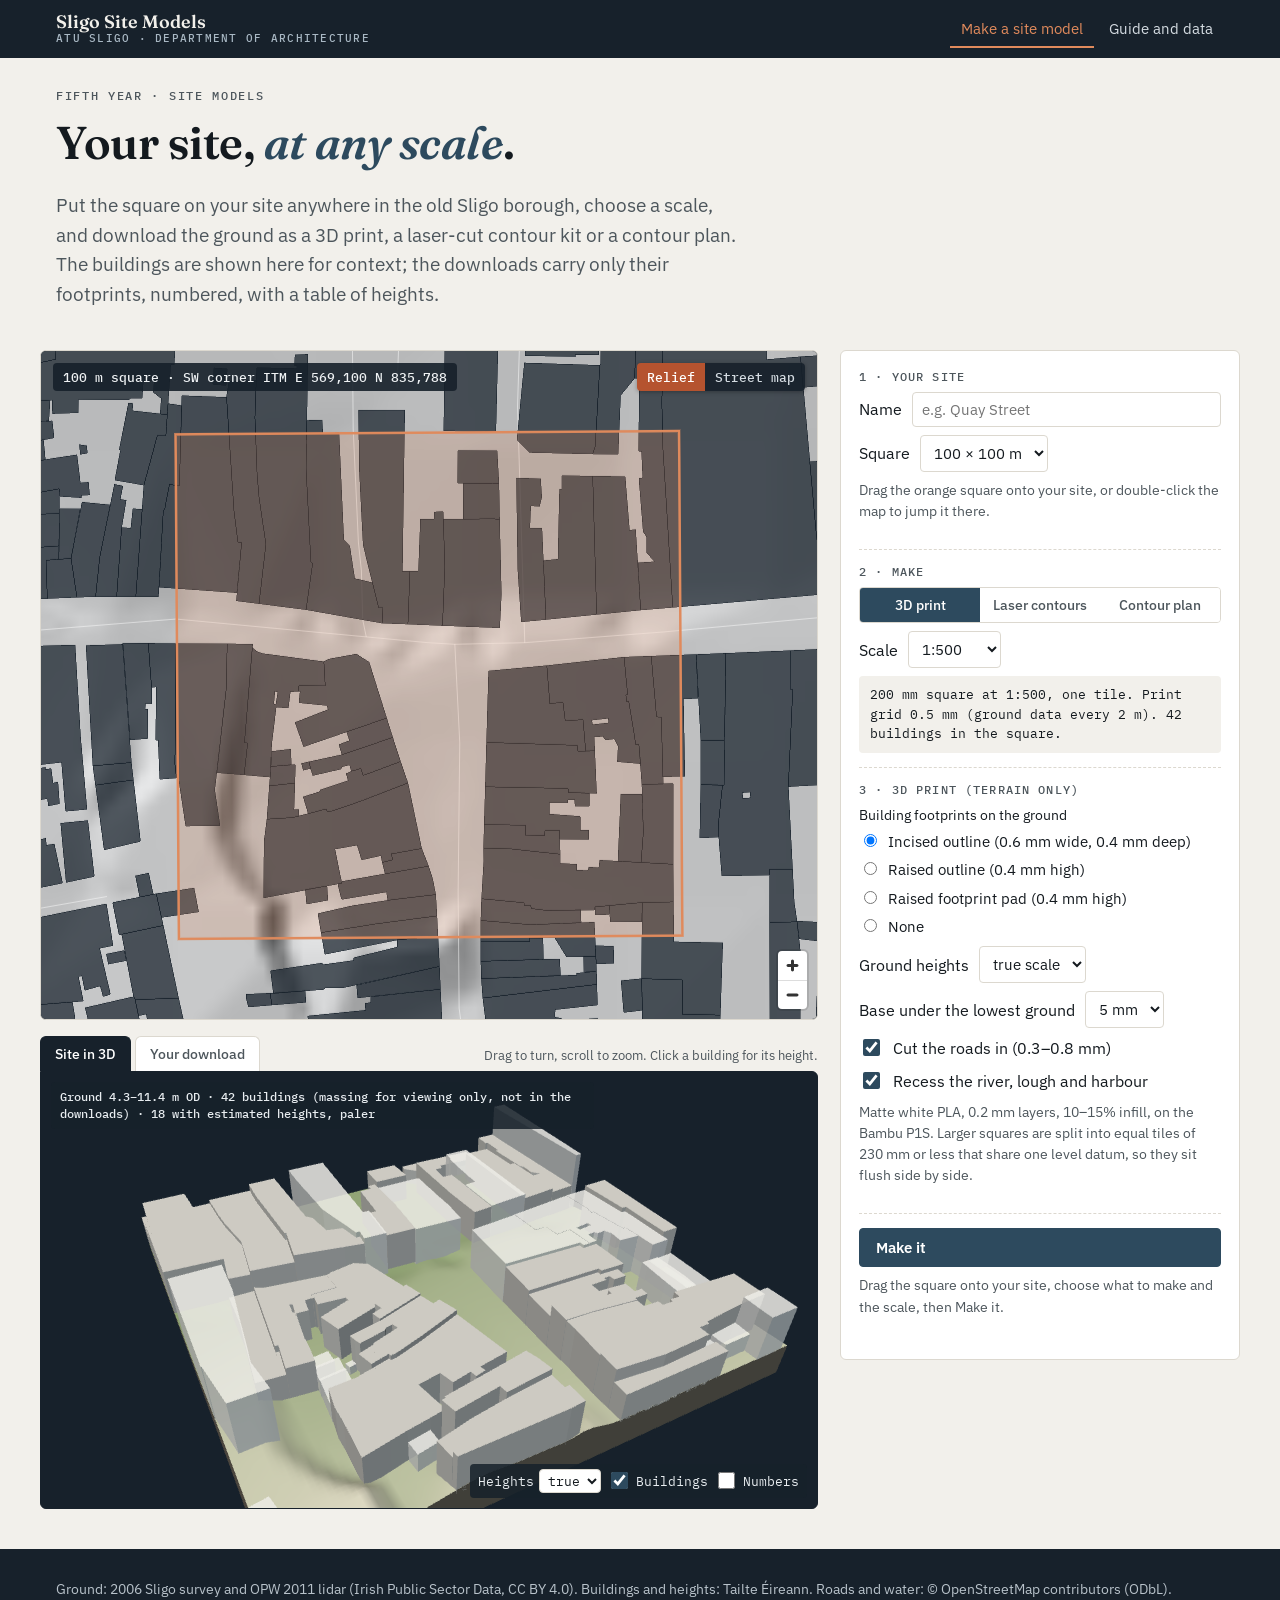
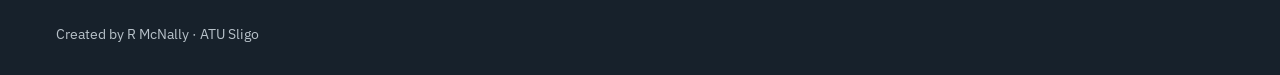
==== index.html @ dd1ac7f5 "Sligo Site Models: site-model generator for fifth-year students Terrain-only 3D print (footprints in" ====
<!doctype html>
<html lang="en">
<head>
<meta charset="utf-8">
<meta name="viewport" content="width=device-width,initial-scale=1,viewport-fit=cover">
<title>Sligo Site Models · ATU Sligo Architecture</title>
<meta name="description" content="Choose your site anywhere in the old Sligo borough and make a terrain model at 1:200 to 1:2500: a 3D print, a laser-cut contour kit or a contour plan with numbered buildings and their heights.">
<link rel="preconnect" href="https://fonts.googleapis.com">
<link rel="preconnect" href="https://fonts.gstatic.com" crossorigin>
<link rel="stylesheet" href="https://fonts.googleapis.com/css2?family=Fraunces:ital,opsz,wght@0,9..144,500;0,9..144,600;1,9..144,500&family=IBM+Plex+Sans:wght@400;500;600&family=IBM+Plex+Mono:wght@400;500&display=swap">
<link rel="stylesheet" href="vendor/maplibre-gl.css">
<link rel="icon" href="img/favicon.svg" type="image/svg+xml">
<link rel="stylesheet" href="css/site.css">
<link rel="stylesheet" href="css/tool.css">
</head>
<body>
<header class="top">
  <div class="wrap">
    <a class="brand" href="index.html"><b>Sligo Site Models</b><span>ATU Sligo · Department of Architecture</span></a>
    <nav aria-label="Pages"><a href="index.html" aria-current="page">Make a site model</a><a href="guide.html">Guide and data</a></nav>
  </div>
</header>

<main>
  <div class="wrap mk-head">
    <div class="eyebrow">Fifth year · site models</div>
    <h1>Your site, <em>at any scale</em>.</h1>
    <p class="lede">Put the square on your site anywhere in the old Sligo borough, choose a scale, and download the ground as a 3D print, a laser-cut contour kit or a contour plan. The buildings are shown here for context; the downloads carry only their footprints, numbered, with a table of heights.</p>
  </div>
  <div class="wrap tool">
    <div>
      <div class="mapbox">
        <div id="map" aria-label="Map of the Sligo borough with the square for your site"></div>
        <div class="mk-chip" id="where"></div>
        <div class="map-sw" role="group" aria-label="Background map">
          <button type="button" data-base="hs" aria-pressed="true">Relief</button><button type="button" data-base="osm" aria-pressed="false">Street map</button>
        </div>
      </div>
      <div class="views">
        <div class="tabs" role="group" aria-label="View">
          <button type="button" data-v="site" aria-pressed="true">Site in 3D</button><button type="button" data-v="out" aria-pressed="false" disabled>Your download</button>
          <span class="hint" id="vHint">Drag to turn, scroll to zoom. Click a building for its height.</span>
        </div>
        <div class="stage">
          <canvas id="v3d" aria-label="3D view of the site"></canvas>
          <div class="svgv" id="vSvg" hidden></div>
          <div class="tag" id="vTag"></div>
          <div class="pick" id="vPick" hidden></div>
          <div class="ctl" id="vCtl">
            <label>Heights <select id="vVex"><option value="1">true</option><option value="2">×2</option><option value="3">×3</option></select></label>
            <label><input type="checkbox" id="vBld" checked> Buildings</label>
            <label><input type="checkbox" id="vNum"> Numbers</label>
          </div>
        </div>
      </div>
    </div>

    <aside class="panel">
      <div class="grp">
        <span class="lab">1 · Your site</span>
        <label class="row" style="flex-wrap:nowrap">Name <input type="text" id="name" placeholder="e.g. Quay Street" maxlength="40"></label>
        <label class="row">Square <select id="ground"></select></label>
        <p class="note">Drag the orange square onto your site, or double-click the map to jump it there.</p>
      </div>

      <div class="grp">
        <span class="lab">2 · Make</span>
        <div class="seg" role="group" aria-label="What to make">
          <button type="button" data-p="print" aria-pressed="true">3D print</button>
          <button type="button" data-p="laser" aria-pressed="false">Laser contours</button>
          <button type="button" data-p="map" aria-pressed="false">Contour plan</button>
        </div>
        <label class="row">Scale <select id="scale"></select></label>
        <div class="sum" id="sum"></div>
      </div>

      <div class="grp" data-for="print">
        <span class="lab">3 · 3D print (terrain only)</span>
        <fieldset class="opt"><legend>Building footprints on the ground</legend>
          <label><input type="radio" name="marks" value="incise" checked> Incised outline (0.6 mm wide, 0.4 mm deep)</label>
          <label><input type="radio" name="marks" value="raise"> Raised outline (0.4 mm high)</label>
          <label><input type="radio" name="marks" value="pad"> Raised footprint pad (0.4 mm high)</label>
          <label><input type="radio" name="marks" value="off"> None</label>
        </fieldset>
        <label class="row">Ground heights <select id="vex"><option value="1">true scale</option><option value="1.5">×1.5</option><option value="2">×2</option></select></label>
        <label class="row">Base under the lowest ground <select id="base"><option value="3">3 mm</option><option value="5" selected>5 mm</option><option value="8">8 mm</option></select></label>
        <label class="row"><input type="checkbox" id="roads" checked> Cut the roads in (0.3–0.8 mm)</label>
        <label class="row"><input type="checkbox" id="water" checked> Recess the river, lough and harbour</label>
        <p class="note">Matte white PLA, 0.2 mm layers, 10–15% infill, on the Bambu P1S. Larger squares are split into equal tiles of 230 mm or less that share one level datum, so they sit flush side by side.</p>
      </div>

      <div class="grp" data-for="laser" hidden>
        <span class="lab">3 · Laser contour kit</span>
        <label class="row">Board <select id="board"><option value="1">1 mm card</option><option value="1.5">1.5 mm greyboard</option><option value="2" selected>2 mm board</option><option value="3">3 mm MDF</option><option value="5">5 mm foamboard</option></select></label>
        <label class="row">Sheet <select id="sheet"><option value="600x400">600 × 400 mm</option><option value="841x594" selected>A1, 841 × 594 mm</option><option value="1000x600">1000 × 600 mm</option></select></label>
        <label class="row"><input type="checkbox" id="engB" checked> Engrave the building footprints</label>
        <label class="row sub"><input type="checkbox" id="engN" checked> Engrave the building numbers</label>
        <p class="note">Cut lines red, engraving blue, as SVG and DXF. The kit includes the contour plan with numbered buildings and the table of heights.</p>
      </div>

      <div class="grp" data-for="map" hidden>
        <span class="lab">3 · Contour plan</span>
        <label class="row">Contours every <select id="interval"><option value="0.5">0.5 m</option><option value="1" selected>1 m</option><option value="2">2 m</option><option value="5">5 m</option></select></label>
        <label class="row"><input type="checkbox" id="mB" checked> Building footprints</label>
        <label class="row sub"><input type="checkbox" id="mN" checked> Number them, with a table of heights</label>
        <label class="row"><input type="checkbox" id="mR" checked> Roads</label>
        <label class="row"><input type="checkbox" id="mW" checked> Water</label>
        <label class="row"><input type="checkbox" id="mS" checked> Spot heights</label>
        <p class="note">PDF (plan, then the table of building heights), SVG, a DXF for CAD (contours and footprints at their real levels, ITM metres), the table as CSV, and a site pack for the Site Model Hub.</p>
      </div>

      <div class="grp">
        <button type="button" class="btn primary" id="make">Make it</button>
        <div class="prog" id="prog" hidden><i></i></div>
        <p class="status" id="status" role="status"></p>
        <div id="dl"></div>
      </div>
    </aside>
  </div>
</main>

<footer class="foot"><div class="wrap"><span>Ground: 2006 Sligo survey and OPW 2011 lidar (Irish Public Sector Data, CC BY 4.0). Buildings and heights: Tailte Éireann. Roads and water: © OpenStreetMap contributors (ODbL).</span><span>Created by R McNally · ATU Sligo</span></div></footer>
<script src="vendor/maplibre-gl.js"></script>
<script src="vendor/three.min.js"></script>
<script src="vendor/OrbitControls.js"></script>
<script src="vendor/jszip.min.js"></script>
<script src="vendor/jspdf.umd.min.js"></script>
<script src="js/common.js"></script>
<script src="js/model-core.js"></script>
<script src="js/print3d.js"></script>
<script src="js/site-data.js"></script>
<script src="js/outputs.js"></script>
<script src="js/app.js"></script>
</body>
</html>
---- vendor/maplibre-gl.css ----
.maplibregl-map{font:12px/20px Helvetica Neue,Arial,Helvetica,sans-serif;overflow:hidden;position:relative;-webkit-tap-highlight-color:rgb(0 0 0/0)}.maplibregl-canvas{left:0;position:absolute;top:0}.maplibregl-map:fullscreen{height:100%;width:100%}.maplibregl-ctrl-group button.maplibregl-ctrl-compass{touch-action:none}.maplibregl-canvas-container.maplibregl-interactive,.maplibregl-ctrl-group button.maplibregl-ctrl-compass{cursor:grab;-webkit-user-select:none;-moz-user-select:none;user-select:none}.maplibregl-canvas-container.maplibregl-interactive.maplibregl-track-pointer{cursor:pointer}.maplibregl-canvas-container.maplibregl-interactive:active,.maplibregl-ctrl-group button.maplibregl-ctrl-compass:active{cursor:grabbing}.maplibregl-canvas-container.maplibregl-touch-zoom-rotate,.maplibregl-canvas-container.maplibregl-touch-zoom-rotate .maplibregl-canvas{touch-action:pan-x pan-y}.maplibregl-canvas-container.maplibregl-touch-drag-pan,.maplibregl-canvas-container.maplibregl-touch-drag-pan .maplibregl-canvas{touch-action:pinch-zoom}.maplibregl-canvas-container.maplibregl-touch-zoom-rotate.maplibregl-touch-drag-pan,.maplibregl-canvas-container.maplibregl-touch-zoom-rotate.maplibregl-touch-drag-pan .maplibregl-canvas{touch-action:none}.maplibregl-canvas-container.maplibregl-touch-drag-pan.maplibregl-cooperative-gestures,.maplibregl-canvas-container.maplibregl-touch-drag-pan.maplibregl-cooperative-gestures .maplibregl-canvas{touch-action:pan-x pan-y}.maplibregl-ctrl-bottom-left,.maplibregl-ctrl-bottom-right,.maplibregl-ctrl-top-left,.maplibregl-ctrl-top-right{pointer-events:none;position:absolute;z-index:2}.maplibregl-ctrl-top-left{left:0;top:0}.maplibregl-ctrl-top-right{right:0;top:0}.maplibregl-ctrl-bottom-left{bottom:0;left:0}.maplibregl-ctrl-bottom-right{bottom:0;right:0}.maplibregl-ctrl{clear:both;pointer-events:auto;transform:translate(0)}.maplibregl-ctrl-top-left .maplibregl-ctrl{float:left;margin:10px 0 0 10px}.maplibregl-ctrl-top-right .maplibregl-ctrl{float:right;margin:10px 10px 0 0}.maplibregl-ctrl-bottom-left .maplibregl-ctrl{float:left;margin:0 0 10px 10px}.maplibregl-ctrl-bottom-right .maplibregl-ctrl{float:right;margin:0 10px 10px 0}.maplibregl-ctrl-group{background:#fff;border-radius:4px}.maplibregl-ctrl-group:not(:empty){box-shadow:0 0 0 2px rgba(0,0,0,.1)}@media (forced-colors:active){.maplibregl-ctrl-group:not(:empty){box-shadow:0 0 0 2px ButtonText}}.maplibregl-ctrl-group button{background-color:transparent;border:0;box-sizing:border-box;cursor:pointer;display:block;height:29px;outline:none;padding:0;width:29px}.maplibregl-ctrl-group button+button{border-top:1px solid #ddd}.maplibregl-ctrl button .maplibregl-ctrl-icon{background-position:50%;background-repeat:no-repeat;display:block;height:100%;width:100%}@media (forced-colors:active){.maplibregl-ctrl-icon{background-color:transparent}.maplibregl-ctrl-group button+button{border-top:1px solid ButtonText}}.maplibregl-ctrl button::-moz-focus-inner{border:0;padding:0}.maplibregl-ctrl-attrib-button:focus,.maplibregl-ctrl-group button:focus{box-shadow:0 0 2px 2px #0096ff}.maplibregl-ctrl button:disabled{cursor:not-allowed}.maplibregl-ctrl button:disabled .maplibregl-ctrl-icon{opacity:.25}.maplibregl-ctrl button:not(:disabled):hover{background-color:rgb(0 0 0/5%)}.maplibregl-ctrl-group button:focus:focus-visible{box-shadow:0 0 2px 2px #0096ff}.maplibregl-ctrl-group button:focus:not(:focus-visible){box-shadow:none}.maplibregl-ctrl-group button:focus:first-child{border-radius:4px 4px 0 0}.maplibregl-ctrl-group button:focus:last-child{border-radius:0 0 4px 4px}.maplibregl-ctrl-group button:focus:only-child{border-radius:inherit}.maplibregl-ctrl button.maplibregl-ctrl-zoom-out .maplibregl-ctrl-icon{background-image:url("data:image/svg+xml;charset=utf-8,%3Csvg xmlns='http://www.w3.org/2000/svg' width='29' height='29' fill='%23333' viewBox='0 0 29 29'%3E%3Cpath d='M10 13c-.75 0-1.5.75-1.5 1.5S9.25 16 10 16h9c.75 0 1.5-.75 1.5-1.5S19.75 13 19 13z'/%3E%3C/svg%3E")}.maplibregl-ctrl button.maplibregl-ctrl-zoom-in .maplibregl-ctrl-icon{background-image:url("data:image/svg+xml;charset=utf-8,%3Csvg xmlns='http://www.w3.org/2000/svg' width='29' height='29' fill='%23333' viewBox='0 0 29 29'%3E%3Cpath d='M14.5 8.5c-.75 0-1.5.75-1.5 1.5v3h-3c-.75 0-1.5.75-1.5 1.5S9.25 16 10 16h3v3c0 .75.75 1.5 1.5 1.5S16 19.75 16 19v-3h3c.75 0 1.5-.75 1.5-1.5S19.75 13 19 13h-3v-3c0-.75-.75-1.5-1.5-1.5'/%3E%3C/svg%3E")}@media (forced-colors:active){.maplibregl-ctrl button.maplibregl-ctrl-zoom-out .maplibregl-ctrl-icon{background-image:url("data:image/svg+xml;charset=utf-8,%3Csvg xmlns='http://www.w3.org/2000/svg' width='29' height='29' fill='%23fff' viewBox='0 0 29 29'%3E%3Cpath d='M10 13c-.75 0-1.5.75-1.5 1.5S9.25 16 10 16h9c.75 0 1.5-.75 1.5-1.5S19.75 13 19 13z'/%3E%3C/svg%3E")}.maplibregl-ctrl button.maplibregl-ctrl-zoom-in .maplibregl-ctrl-icon{background-image:url("data:image/svg+xml;charset=utf-8,%3Csvg xmlns='http://www.w3.org/2000/svg' width='29' height='29' fill='%23fff' viewBox='0 0 29 29'%3E%3Cpath d='M14.5 8.5c-.75 0-1.5.75-1.5 1.5v3h-3c-.75 0-1.5.75-1.5 1.5S9.25 16 10 16h3v3c0 .75.75 1.5 1.5 1.5S16 19.75 16 19v-3h3c.75 0 1.5-.75 1.5-1.5S19.75 13 19 13h-3v-3c0-.75-.75-1.5-1.5-1.5'/%3E%3C/svg%3E")}}@media (forced-colors:active) and (prefers-color-scheme:light){.maplibregl-ctrl button.maplibregl-ctrl-zoom-out .maplibregl-ctrl-icon{background-image:url("data:image/svg+xml;charset=utf-8,%3Csvg xmlns='http://www.w3.org/2000/svg' width='29' height='29' viewBox='0 0 29 29'%3E%3Cpath d='M10 13c-.75 0-1.5.75-1.5 1.5S9.25 16 10 16h9c.75 0 1.5-.75 1.5-1.5S19.75 13 19 13z'/%3E%3C/svg%3E")}.maplibregl-ctrl button.maplibregl-ctrl-zoom-in .maplibregl-ctrl-icon{background-image:url("data:image/svg+xml;charset=utf-8,%3Csvg xmlns='http://www.w3.org/2000/svg' width='29' height='29' viewBox='0 0 29 29'%3E%3Cpath d='M14.5 8.5c-.75 0-1.5.75-1.5 1.5v3h-3c-.75 0-1.5.75-1.5 1.5S9.25 16 10 16h3v3c0 .75.75 1.5 1.5 1.5S16 19.75 16 19v-3h3c.75 0 1.5-.75 1.5-1.5S19.75 13 19 13h-3v-3c0-.75-.75-1.5-1.5-1.5'/%3E%3C/svg%3E")}}.maplibregl-ctrl button.maplibregl-ctrl-fullscreen .maplibregl-ctrl-icon{background-image:url("data:image/svg+xml;charset=utf-8,%3Csvg xmlns='http://www.w3.org/2000/svg' width='29' height='29' fill='%23333' viewBox='0 0 29 29'%3E%3Cpath d='M24 16v5.5c0 1.75-.75 2.5-2.5 2.5H16v-1l3-1.5-4-5.5 1-1 5.5 4 1.5-3zM6 16l1.5 3 5.5-4 1 1-4 5.5 3 1.5v1H7.5C5.75 24 5 23.25 5 21.5V16zm7-11v1l-3 1.5 4 5.5-1 1-5.5-4L6 13H5V7.5C5 5.75 5.75 5 7.5 5zm11 2.5c0-1.75-.75-2.5-2.5-2.5H16v1l3 1.5-4 5.5 1 1 5.5-4 1.5 3h1z'/%3E%3C/svg%3E")}.maplibregl-ctrl button.maplibregl-ctrl-shrink .maplibregl-ctrl-icon{background-image:url("data:image/svg+xml;charset=utf-8,%3Csvg xmlns='http://www.w3.org/2000/svg' width='29' height='29' viewBox='0 0 29 29'%3E%3Cpath d='M18.5 16c-1.75 0-2.5.75-2.5 2.5V24h1l1.5-3 5.5 4 1-1-4-5.5 3-1.5v-1zM13 18.5c0-1.75-.75-2.5-2.5-2.5H5v1l3 1.5L4 24l1 1 5.5-4 1.5 3h1zm3-8c0 1.75.75 2.5 2.5 2.5H24v-1l-3-1.5L25 5l-1-1-5.5 4L17 5h-1zM10.5 13c1.75 0 2.5-.75 2.5-2.5V5h-1l-1.5 3L5 4 4 5l4 5.5L5 12v1z'/%3E%3C/svg%3E")}@media (forced-colors:active){.maplibregl-ctrl button.maplibregl-ctrl-fullscreen .maplibregl-ctrl-icon{background-image:url("data:image/svg+xml;charset=utf-8,%3Csvg xmlns='http://www.w3.org/2000/svg' width='29' height='29' fill='%23fff' viewBox='0 0 29 29'%3E%3Cpath d='M24 16v5.5c0 1.75-.75 2.5-2.5 2.5H16v-1l3-1.5-4-5.5 1-1 5.5 4 1.5-3zM6 16l1.5 3 5.5-4 1 1-4 5.5 3 1.5v1H7.5C5.75 24 5 23.25 5 21.5V16zm7-11v1l-3 1.5 4 5.5-1 1-5.5-4L6 13H5V7.5C5 5.75 5.75 5 7.5 5zm11 2.5c0-1.75-.75-2.5-2.5-2.5H16v1l3 1.5-4 5.5 1 1 5.5-4 1.5 3h1z'/%3E%3C/svg%3E")}.maplibregl-ctrl button.maplibregl-ctrl-shrink .maplibregl-ctrl-icon{background-image:url("data:image/svg+xml;charset=utf-8,%3Csvg xmlns='http://www.w3.org/2000/svg' width='29' height='29' fill='%23fff' viewBox='0 0 29 29'%3E%3Cpath d='M18.5 16c-1.75 0-2.5.75-2.5 2.5V24h1l1.5-3 5.5 4 1-1-4-5.5 3-1.5v-1zM13 18.5c0-1.75-.75-2.5-2.5-2.5H5v1l3 1.5L4 24l1 1 5.5-4 1.5 3h1zm3-8c0 1.75.75 2.5 2.5 2.5H24v-1l-3-1.5L25 5l-1-1-5.5 4L17 5h-1zM10.5 13c1.75 0 2.5-.75 2.5-2.5V5h-1l-1.5 3L5 4 4 5l4 5.5L5 12v1z'/%3E%3C/svg%3E")}}@media (forced-colors:active) and (prefers-color-scheme:light){.maplibregl-ctrl button.maplibregl-ctrl-fullscreen .maplibregl-ctrl-icon{background-image:url("data:image/svg+xml;charset=utf-8,%3Csvg xmlns='http://www.w3.org/2000/svg' width='29' height='29' viewBox='0 0 29 29'%3E%3Cpath d='M24 16v5.5c0 1.75-.75 2.5-2.5 2.5H16v-1l3-1.5-4-5.5 1-1 5.5 4 1.5-3zM6 16l1.5 3 5.5-4 1 1-4 5.5 3 1.5v1H7.5C5.75 24 5 23.25 5 21.5V16zm7-11v1l-3 1.5 4 5.5-1 1-5.5-4L6 13H5V7.5C5 5.75 5.75 5 7.5 5zm11 2.5c0-1.75-.75-2.5-2.5-2.5H16v1l3 1.5-4 5.5 1 1 5.5-4 1.5 3h1z'/%3E%3C/svg%3E")}.maplibregl-ctrl button.maplibregl-ctrl-shrink .maplibregl-ctrl-icon{background-image:url("data:image/svg+xml;charset=utf-8,%3Csvg xmlns='http://www.w3.org/2000/svg' width='29' height='29' viewBox='0 0 29 29'%3E%3Cpath d='M18.5 16c-1.75 0-2.5.75-2.5 2.5V24h1l1.5-3 5.5 4 1-1-4-5.5 3-1.5v-1zM13 18.5c0-1.75-.75-2.5-2.5-2.5H5v1l3 1.5L4 24l1 1 5.5-4 1.5 3h1zm3-8c0 1.75.75 2.5 2.5 2.5H24v-1l-3-1.5L25 5l-1-1-5.5 4L17 5h-1zM10.5 13c1.75 0 2.5-.75 2.5-2.5V5h-1l-1.5 3L5 4 4 5l4 5.5L5 12v1z'/%3E%3C/svg%3E")}}.maplibregl-ctrl button.maplibregl-ctrl-compass .maplibregl-ctrl-icon{background-image:url("data:image/svg+xml;charset=utf-8,%3Csvg xmlns='http://www.w3.org/2000/svg' width='29' height='29' fill='%23333' viewBox='0 0 29 29'%3E%3Cpath d='m10.5 14 4-8 4 8z'/%3E%3Cpath fill='%23ccc' d='m10.5 16 4 8 4-8z'/%3E%3C/svg%3E")}@media (forced-colors:active){.maplibregl-ctrl button.maplibregl-ctrl-compass .maplibregl-ctrl-icon{background-image:url("data:image/svg+xml;charset=utf-8,%3Csvg xmlns='http://www.w3.org/2000/svg' width='29' height='29' fill='%23fff' viewBox='0 0 29 29'%3E%3Cpath d='m10.5 14 4-8 4 8z'/%3E%3Cpath fill='%23ccc' d='m10.5 16 4 8 4-8z'/%3E%3C/svg%3E")}}@media (forced-colors:active) and (prefers-color-scheme:light){.maplibregl-ctrl button.maplibregl-ctrl-compass .maplibregl-ctrl-icon{background-image:url("data:image/svg+xml;charset=utf-8,%3Csvg xmlns='http://www.w3.org/2000/svg' width='29' height='29' viewBox='0 0 29 29'%3E%3Cpath d='m10.5 14 4-8 4 8z'/%3E%3Cpath fill='%23ccc' d='m10.5 16 4 8 4-8z'/%3E%3C/svg%3E")}}.maplibregl-ctrl button.maplibregl-ctrl-terrain .maplibregl-ctrl-icon{background-image:url("data:image/svg+xml;charset=utf-8,%3Csvg xmlns='http://www.w3.org/2000/svg' width='22' height='22' fill='%23333' viewBox='0 0 22 22'%3E%3Cpath d='m1.754 13.406 4.453-4.851 3.09 3.09 3.281 3.277.969-.969-3.309-3.312 3.844-4.121 6.148 6.886h1.082v-.855l-7.207-8.07-4.84 5.187L6.169 6.57l-5.48 5.965v.871ZM.688 16.844h20.625v1.375H.688Zm0 0'/%3E%3C/svg%3E")}.maplibregl-ctrl button.maplibregl-ctrl-terrain-enabled .maplibregl-ctrl-icon{background-image:url("data:image/svg+xml;charset=utf-8,%3Csvg xmlns='http://www.w3.org/2000/svg' width='22' height='22' fill='%2333b5e5' viewBox='0 0 22 22'%3E%3Cpath d='m1.754 13.406 4.453-4.851 3.09 3.09 3.281 3.277.969-.969-3.309-3.312 3.844-4.121 6.148 6.886h1.082v-.855l-7.207-8.07-4.84 5.187L6.169 6.57l-5.48 5.965v.871ZM.688 16.844h20.625v1.375H.688Zm0 0'/%3E%3C/svg%3E")}.maplibregl-ctrl button.maplibregl-ctrl-geolocate .maplibregl-ctrl-icon{background-image:url("data:image/svg+xml;charset=utf-8,%3Csvg xmlns='http://www.w3.org/2000/svg' width='29' height='29' fill='%23333' viewBox='0 0 20 20'%3E%3Cpath d='M10 4C9 4 9 5 9 5v.1A5 5 0 0 0 5.1 9H5s-1 0-1 1 1 1 1 1h.1A5 5 0 0 0 9 14.9v.1s0 1 1 1 1-1 1-1v-.1a5 5 0 0 0 3.9-3.9h.1s1 0 1-1-1-1-1-1h-.1A5 5 0 0 0 11 5.1V5s0-1-1-1m0 2.5a3.5 3.5 0 1 1 0 7 3.5 3.5 0 1 1 0-7'/%3E%3Ccircle cx='10' cy='10' r='2'/%3E%3C/svg%3E")}.maplibregl-ctrl button.maplibregl-ctrl-geolocate:disabled .maplibregl-ctrl-icon{background-image:url("data:image/svg+xml;charset=utf-8,%3Csvg xmlns='http://www.w3.org/2000/svg' width='29' height='29' fill='%23aaa' viewBox='0 0 20 20'%3E%3Cpath d='M10 4C9 4 9 5 9 5v.1A5 5 0 0 0 5.1 9H5s-1 0-1 1 1 1 1 1h.1A5 5 0 0 0 9 14.9v.1s0 1 1 1 1-1 1-1v-.1a5 5 0 0 0 3.9-3.9h.1s1 0 1-1-1-1-1-1h-.1A5 5 0 0 0 11 5.1V5s0-1-1-1m0 2.5a3.5 3.5 0 1 1 0 7 3.5 3.5 0 1 1 0-7'/%3E%3Ccircle cx='10' cy='10' r='2'/%3E%3Cpath fill='red' d='m14 5 1 1-9 9-1-1z'/%3E%3C/svg%3E")}.maplibregl-ctrl button.maplibregl-ctrl-geolocate.maplibregl-ctrl-geolocate-active .maplibregl-ctrl-icon{background-image:url("data:image/svg+xml;charset=utf-8,%3Csvg xmlns='http://www.w3.org/2000/svg' width='29' height='29' fill='%2333b5e5' viewBox='0 0 20 20'%3E%3Cpath d='M10 4C9 4 9 5 9 5v.1A5 5 0 0 0 5.1 9H5s-1 0-1 1 1 1 1 1h.1A5 5 0 0 0 9 14.9v.1s0 1 1 1 1-1 1-1v-.1a5 5 0 0 0 3.9-3.9h.1s1 0 1-1-1-1-1-1h-.1A5 5 0 0 0 11 5.1V5s0-1-1-1m0 2.5a3.5 3.5 0 1 1 0 7 3.5 3.5 0 1 1 0-7'/%3E%3Ccircle cx='10' cy='10' r='2'/%3E%3C/svg%3E")}.maplibregl-ctrl button.maplibregl-ctrl-geolocate.maplibregl-ctrl-geolocate-active-error .maplibregl-ctrl-icon{background-image:url("data:image/svg+xml;charset=utf-8,%3Csvg xmlns='http://www.w3.org/2000/svg' width='29' height='29' fill='%23e58978' viewBox='0 0 20 20'%3E%3Cpath d='M10 4C9 4 9 5 9 5v.1A5 5 0 0 0 5.1 9H5s-1 0-1 1 1 1 1 1h.1A5 5 0 0 0 9 14.9v.1s0 1 1 1 1-1 1-1v-.1a5 5 0 0 0 3.9-3.9h.1s1 0 1-1-1-1-1-1h-.1A5 5 0 0 0 11 5.1V5s0-1-1-1m0 2.5a3.5 3.5 0 1 1 0 7 3.5 3.5 0 1 1 0-7'/%3E%3Ccircle cx='10' cy='10' r='2'/%3E%3C/svg%3E")}.maplibregl-ctrl button.maplibregl-ctrl-geolocate.maplibregl-ctrl-geolocate-background .maplibregl-ctrl-icon{background-image:url("data:image/svg+xml;charset=utf-8,%3Csvg xmlns='http://www.w3.org/2000/svg' width='29' height='29' fill='%2333b5e5' viewBox='0 0 20 20'%3E%3Cpath d='M10 4C9 4 9 5 9 5v.1A5 5 0 0 0 5.1 9H5s-1 0-1 1 1 1 1 1h.1A5 5 0 0 0 9 14.9v.1s0 1 1 1 1-1 1-1v-.1a5 5 0 0 0 3.9-3.9h.1s1 0 1-1-1-1-1-1h-.1A5 5 0 0 0 11 5.1V5s0-1-1-1m0 2.5a3.5 3.5 0 1 1 0 7 3.5 3.5 0 1 1 0-7'/%3E%3C/svg%3E")}.maplibregl-ctrl button.maplibregl-ctrl-geolocate.maplibregl-ctrl-geolocate-background-error .maplibregl-ctrl-icon{background-image:url("data:image/svg+xml;charset=utf-8,%3Csvg xmlns='http://www.w3.org/2000/svg' width='29' height='29' fill='%23e54e33' viewBox='0 0 20 20'%3E%3Cpath d='M10 4C9 4 9 5 9 5v.1A5 5 0 0 0 5.1 9H5s-1 0-1 1 1 1 1 1h.1A5 5 0 0 0 9 14.9v.1s0 1 1 1 1-1 1-1v-.1a5 5 0 0 0 3.9-3.9h.1s1 0 1-1-1-1-1-1h-.1A5 5 0 0 0 11 5.1V5s0-1-1-1m0 2.5a3.5 3.5 0 1 1 0 7 3.5 3.5 0 1 1 0-7'/%3E%3C/svg%3E")}.maplibregl-ctrl button.maplibregl-ctrl-geolocate.maplibregl-ctrl-geolocate-waiting .maplibregl-ctrl-icon{animation:maplibregl-spin 2s linear infinite}@media (forced-colors:active){.maplibregl-ctrl button.maplibregl-ctrl-geolocate .maplibregl-ctrl-icon{background-image:url("data:image/svg+xml;charset=utf-8,%3Csvg xmlns='http://www.w3.org/2000/svg' width='29' height='29' fill='%23fff' viewBox='0 0 20 20'%3E%3Cpath d='M10 4C9 4 9 5 9 5v.1A5 5 0 0 0 5.1 9H5s-1 0-1 1 1 1 1 1h.1A5 5 0 0 0 9 14.9v.1s0 1 1 1 1-1 1-1v-.1a5 5 0 0 0 3.9-3.9h.1s1 0 1-1-1-1-1-1h-.1A5 5 0 0 0 11 5.1V5s0-1-1-1m0 2.5a3.5 3.5 0 1 1 0 7 3.5 3.5 0 1 1 0-7'/%3E%3Ccircle cx='10' cy='10' r='2'/%3E%3C/svg%3E")}.maplibregl-ctrl button.maplibregl-ctrl-geolocate:disabled .maplibregl-ctrl-icon{background-image:url("data:image/svg+xml;charset=utf-8,%3Csvg xmlns='http://www.w3.org/2000/svg' width='29' height='29' fill='%23999' viewBox='0 0 20 20'%3E%3Cpath d='M10 4C9 4 9 5 9 5v.1A5 5 0 0 0 5.1 9H5s-1 0-1 1 1 1 1 1h.1A5 5 0 0 0 9 14.9v.1s0 1 1 1 1-1 1-1v-.1a5 5 0 0 0 3.9-3.9h.1s1 0 1-1-1-1-1-1h-.1A5 5 0 0 0 11 5.1V5s0-1-1-1m0 2.5a3.5 3.5 0 1 1 0 7 3.5 3.5 0 1 1 0-7'/%3E%3Ccircle cx='10' cy='10' r='2'/%3E%3Cpath fill='red' d='m14 5 1 1-9 9-1-1z'/%3E%3C/svg%3E")}.maplibregl-ctrl button.maplibregl-ctrl-geolocate.maplibregl-ctrl-geolocate-active .maplibregl-ctrl-icon{background-image:url("data:image/svg+xml;charset=utf-8,%3Csvg xmlns='http://www.w3.org/2000/svg' width='29' height='29' fill='%2333b5e5' viewBox='0 0 20 20'%3E%3Cpath d='M10 4C9 4 9 5 9 5v.1A5 5 0 0 0 5.1 9H5s-1 0-1 1 1 1 1 1h.1A5 5 0 0 0 9 14.9v.1s0 1 1 1 1-1 1-1v-.1a5 5 0 0 0 3.9-3.9h.1s1 0 1-1-1-1-1-1h-.1A5 5 0 0 0 11 5.1V5s0-1-1-1m0 2.5a3.5 3.5 0 1 1 0 7 3.5 3.5 0 1 1 0-7'/%3E%3Ccircle cx='10' cy='10' r='2'/%3E%3C/svg%3E")}.maplibregl-ctrl button.maplibregl-ctrl-geolocate.maplibregl-ctrl-geolocate-active-error .maplibregl-ctrl-icon{background-image:url("data:image/svg+xml;charset=utf-8,%3Csvg xmlns='http://www.w3.org/2000/svg' width='29' height='29' fill='%23e58978' viewBox='0 0 20 20'%3E%3Cpath d='M10 4C9 4 9 5 9 5v.1A5 5 0 0 0 5.1 9H5s-1 0-1 1 1 1 1 1h.1A5 5 0 0 0 9 14.9v.1s0 1 1 1 1-1 1-1v-.1a5 5 0 0 0 3.9-3.9h.1s1 0 1-1-1-1-1-1h-.1A5 5 0 0 0 11 5.1V5s0-1-1-1m0 2.5a3.5 3.5 0 1 1 0 7 3.5 3.5 0 1 1 0-7'/%3E%3Ccircle cx='10' cy='10' r='2'/%3E%3C/svg%3E")}.maplibregl-ctrl button.maplibregl-ctrl-geolocate.maplibregl-ctrl-geolocate-background .maplibregl-ctrl-icon{background-image:url("data:image/svg+xml;charset=utf-8,%3Csvg xmlns='http://www.w3.org/2000/svg' width='29' height='29' fill='%2333b5e5' viewBox='0 0 20 20'%3E%3Cpath d='M10 4C9 4 9 5 9 5v.1A5 5 0 0 0 5.1 9H5s-1 0-1 1 1 1 1 1h.1A5 5 0 0 0 9 14.9v.1s0 1 1 1 1-1 1-1v-.1a5 5 0 0 0 3.9-3.9h.1s1 0 1-1-1-1-1-1h-.1A5 5 0 0 0 11 5.1V5s0-1-1-1m0 2.5a3.5 3.5 0 1 1 0 7 3.5 3.5 0 1 1 0-7'/%3E%3C/svg%3E")}.maplibregl-ctrl button.maplibregl-ctrl-geolocate.maplibregl-ctrl-geolocate-background-error .maplibregl-ctrl-icon{background-image:url("data:image/svg+xml;charset=utf-8,%3Csvg xmlns='http://www.w3.org/2000/svg' width='29' height='29' fill='%23e54e33' viewBox='0 0 20 20'%3E%3Cpath d='M10 4C9 4 9 5 9 5v.1A5 5 0 0 0 5.1 9H5s-1 0-1 1 1 1 1 1h.1A5 5 0 0 0 9 14.9v.1s0 1 1 1 1-1 1-1v-.1a5 5 0 0 0 3.9-3.9h.1s1 0 1-1-1-1-1-1h-.1A5 5 0 0 0 11 5.1V5s0-1-1-1m0 2.5a3.5 3.5 0 1 1 0 7 3.5 3.5 0 1 1 0-7'/%3E%3C/svg%3E")}}@media (forced-colors:active) and (prefers-color-scheme:light){.maplibregl-ctrl button.maplibregl-ctrl-geolocate .maplibregl-ctrl-icon{background-image:url("data:image/svg+xml;charset=utf-8,%3Csvg xmlns='http://www.w3.org/2000/svg' width='29' height='29' viewBox='0 0 20 20'%3E%3Cpath d='M10 4C9 4 9 5 9 5v.1A5 5 0 0 0 5.1 9H5s-1 0-1 1 1 1 1 1h.1A5 5 0 0 0 9 14.9v.1s0 1 1 1 1-1 1-1v-.1a5 5 0 0 0 3.9-3.9h.1s1 0 1-1-1-1-1-1h-.1A5 5 0 0 0 11 5.1V5s0-1-1-1m0 2.5a3.5 3.5 0 1 1 0 7 3.5 3.5 0 1 1 0-7'/%3E%3Ccircle cx='10' cy='10' r='2'/%3E%3C/svg%3E")}.maplibregl-ctrl button.maplibregl-ctrl-geolocate:disabled .maplibregl-ctrl-icon{background-image:url("data:image/svg+xml;charset=utf-8,%3Csvg xmlns='http://www.w3.org/2000/svg' width='29' height='29' fill='%23666' viewBox='0 0 20 20'%3E%3Cpath d='M10 4C9 4 9 5 9 5v.1A5 5 0 0 0 5.1 9H5s-1 0-1 1 1 1 1 1h.1A5 5 0 0 0 9 14.9v.1s0 1 1 1 1-1 1-1v-.1a5 5 0 0 0 3.9-3.9h.1s1 0 1-1-1-1-1-1h-.1A5 5 0 0 0 11 5.1V5s0-1-1-1m0 2.5a3.5 3.5 0 1 1 0 7 3.5 3.5 0 1 1 0-7'/%3E%3Ccircle cx='10' cy='10' r='2'/%3E%3Cpath fill='red' d='m14 5 1 1-9 9-1-1z'/%3E%3C/svg%3E")}}@keyframes maplibregl-spin{0%{transform:rotate(0deg)}to{transform:rotate(1turn)}}a.maplibregl-ctrl-logo{background-image:url("data:image/svg+xml;charset=utf-8,%3Csvg xmlns='http://www.w3.org/2000/svg' width='88' height='23' fill='none'%3E%3Cpath fill='%23000' fill-opacity='.4' fill-rule='evenodd' d='M17.408 16.796h-1.827l2.501-12.095h.198l3.324 6.533.988 2.19.988-2.19 3.258-6.533h.181l2.6 12.095h-1.81l-1.218-5.644-.362-1.71-.658 1.71-2.929 5.644h-.098l-2.914-5.644-.757-1.71-.345 1.71zm1.958-3.42-.726 3.663a1.255 1.255 0 0 1-1.232 1.011h-1.827a1.255 1.255 0 0 1-1.229-1.509l2.501-12.095a1.255 1.255 0 0 1 1.23-1.001h.197a1.25 1.25 0 0 1 1.12.685l3.19 6.273 3.125-6.263a1.25 1.25 0 0 1 1.123-.695h.181a1.255 1.255 0 0 1 1.227.991l1.443 6.71a5 5 0 0 1 .314-.787l.009-.016a4.6 4.6 0 0 1 1.777-1.887c.782-.46 1.668-.667 2.611-.667a4.6 4.6 0 0 1 1.7.32l.306.134c.21-.16.474-.256.759-.256h1.694a1.255 1.255 0 0 1 1.212.925 1.255 1.255 0 0 1 1.212-.925h1.711c.284 0 .545.094.755.252.613-.3 1.312-.45 2.075-.45 1.356 0 2.557.445 3.482 1.4q.47.48.763 1.064V4.701a1.255 1.255 0 0 1 1.255-1.255h1.86A1.255 1.255 0 0 1 54.44 4.7v9.194h2.217c.19 0 .37.043.532.118v-4.77c0-.356.147-.678.385-.906a2.42 2.42 0 0 1-.682-1.71c0-.665.267-1.253.735-1.7a2.45 2.45 0 0 1 1.722-.674 2.43 2.43 0 0 1 1.705.675q.318.302.504.683V4.7a1.255 1.255 0 0 1 1.255-1.255h1.744A1.255 1.255 0 0 1 65.812 4.7v3.335a4.8 4.8 0 0 1 1.526-.246c.938 0 1.817.214 2.59.69a4.47 4.47 0 0 1 1.67 1.743v-.98a1.255 1.255 0 0 1 1.256-1.256h1.777c.233 0 .451.064.639.174a3.4 3.4 0 0 1 1.567-.372c.346 0 .861.02 1.285.232a1.25 1.25 0 0 1 .689 1.004 4.7 4.7 0 0 1 .853-.588c.795-.44 1.675-.647 2.61-.647 1.385 0 2.65.39 3.525 1.396.836.938 1.168 2.173 1.168 3.528q-.001.515-.056 1.051a1.255 1.255 0 0 1-.947 1.09l.408.952a1.255 1.255 0 0 1-.477 1.552c-.418.268-.92.463-1.458.612-.613.171-1.304.244-2.049.244-1.06 0-2.043-.207-2.886-.698l-.015-.008c-.798-.48-1.419-1.135-1.818-1.963l-.004-.008a5.8 5.8 0 0 1-.548-2.512q0-.429.053-.843a1.3 1.3 0 0 1-.333-.086l-.166-.004c-.223 0-.426.062-.643.228-.03.024-.142.139-.142.59v3.883a1.255 1.255 0 0 1-1.256 1.256h-1.777a1.255 1.255 0 0 1-1.256-1.256V15.69l-.032.057a4.8 4.8 0 0 1-1.86 1.833 5.04 5.04 0 0 1-2.484.634 4.5 4.5 0 0 1-1.935-.424 1.25 1.25 0 0 1-.764.258h-1.71a1.255 1.255 0 0 1-1.256-1.255V7.687a2.4 2.4 0 0 1-.428.625c.253.23.412.561.412.93v7.553a1.255 1.255 0 0 1-1.256 1.255h-1.843a1.25 1.25 0 0 1-.894-.373c-.228.23-.544.373-.894.373H51.32a1.255 1.255 0 0 1-1.256-1.255v-1.251l-.061.117a4.7 4.7 0 0 1-1.782 1.884 4.77 4.77 0 0 1-2.485.67 5.6 5.6 0 0 1-1.485-.188l.009 2.764a1.255 1.255 0 0 1-1.255 1.259h-1.729a1.255 1.255 0 0 1-1.255-1.255v-3.537a1.255 1.255 0 0 1-1.167.793h-1.679a1.25 1.25 0 0 1-.77-.263 4.5 4.5 0 0 1-1.945.429c-.885 0-1.724-.21-2.495-.632l-.017-.01a5 5 0 0 1-1.081-.836 1.255 1.255 0 0 1-1.254 1.312h-1.81a1.255 1.255 0 0 1-1.228-.99l-.782-3.625-2.044 3.939a1.25 1.25 0 0 1-1.115.676h-.098a1.25 1.25 0 0 1-1.116-.68l-2.061-3.994zM35.92 16.63l.207-.114.223-.15q.493-.356.735-.785l.061-.118.033 1.332h1.678V9.242h-1.694l-.033 1.267q-.133-.329-.526-.658l-.032-.028a3.2 3.2 0 0 0-.668-.428l-.27-.12a3.3 3.3 0 0 0-1.235-.23q-1.136-.001-1.974.493a3.36 3.36 0 0 0-1.3 1.382q-.445.89-.444 2.074 0 1.2.51 2.107a3.8 3.8 0 0 0 1.382 1.381 3.9 3.9 0 0 0 1.893.477q.795 0 1.455-.33zm-2.789-5.38q-.576.675-.575 1.762 0 1.102.559 1.794.576.675 1.645.675a2.25 2.25 0 0 0 .934-.19 2.2 2.2 0 0 0 .468-.29l.178-.161a2.2 2.2 0 0 0 .397-.561q.244-.5.244-1.15v-.115q0-.708-.296-1.267l-.043-.077a2.2 2.2 0 0 0-.633-.709l-.13-.086-.047-.028a2.1 2.1 0 0 0-1.073-.285q-1.052 0-1.629.692zm2.316 2.706c.163-.17.28-.407.28-.83v-.114c0-.292-.06-.508-.15-.68a.96.96 0 0 0-.353-.389.85.85 0 0 0-.464-.127c-.4 0-.56.114-.664.239l-.01.012c-.148.174-.275.45-.275.945 0 .506.122.801.27.99.097.11.266.224.68.224.303 0 .504-.09.687-.269zm7.545 1.705a2.6 2.6 0 0 0 .331.423q.319.33.755.548l.173.074q.65.255 1.49.255 1.02 0 1.844-.493a3.45 3.45 0 0 0 1.316-1.4q.493-.904.493-2.089 0-1.909-.988-2.913-.988-1.02-2.584-1.02-.898 0-1.575.347a3 3 0 0 0-.415.262l-.199.166a3.4 3.4 0 0 0-.64.82V9.242h-1.712v11.553h1.729l-.017-5.134zm.53-1.138q.206.29.48.5l.155.11.053.034q.51.296 1.119.297 1.07 0 1.645-.675.577-.69.576-1.762 0-1.119-.576-1.777-.558-.675-1.645-.675-.435 0-.835.16a2 2 0 0 0-.284.136 2 2 0 0 0-.363.254 2.2 2.2 0 0 0-.46.569l-.082.162a2.6 2.6 0 0 0-.213 1.072v.115q0 .707.296 1.267l.135.211zm.964-.818a1.1 1.1 0 0 0 .367.385.94.94 0 0 0 .476.118c.423 0 .59-.117.687-.23.159-.194.28-.478.28-.95 0-.53-.133-.8-.266-.952l-.021-.025c-.078-.094-.231-.221-.68-.221a1 1 0 0 0-.503.135l-.012.007a.86.86 0 0 0-.335.343c-.073.133-.132.324-.132.614v.115a1.4 1.4 0 0 0 .14.66zm15.7-6.222q.347-.346.346-.856a1.05 1.05 0 0 0-.345-.79 1.18 1.18 0 0 0-.84-.329q-.51 0-.855.33a1.05 1.05 0 0 0-.346.79q0 .51.346.855.345.346.856.346.51 0 .839-.346zm4.337 9.314.033-1.332q.191.403.59.747l.098.081a4 4 0 0 0 .316.224l.223.122a3.2 3.2 0 0 0 1.44.322 3.8 3.8 0 0 0 1.875-.477 3.5 3.5 0 0 0 1.382-1.366q.527-.89.526-2.09 0-1.184-.444-2.073a3.24 3.24 0 0 0-1.283-1.399q-.823-.51-1.942-.51a3.5 3.5 0 0 0-1.527.344l-.086.043-.165.09a3 3 0 0 0-.33.214q-.432.315-.656.707a2 2 0 0 0-.099.198l.082-1.283V4.701h-1.744v12.095zm.473-2.509a2.5 2.5 0 0 0 .566.7q.117.098.245.18l.144.08a2.1 2.1 0 0 0 .975.232q1.07 0 1.645-.675.576-.69.576-1.778 0-1.102-.576-1.777-.56-.691-1.645-.692a2.2 2.2 0 0 0-1.015.235q-.22.113-.415.282l-.15.142a2.1 2.1 0 0 0-.42.594q-.223.479-.223 1.1v.115q0 .705.293 1.26zm2.616-.293c.157-.191.28-.479.28-.967 0-.51-.13-.79-.276-.961l-.021-.026c-.082-.1-.232-.225-.67-.225a.87.87 0 0 0-.681.279l-.012.011c-.154.155-.274.38-.274.807v.115c0 .285.057.499.144.669a1.1 1.1 0 0 0 .367.405c.137.082.28.123.455.123.423 0 .59-.118.686-.23zm8.266-3.013q.345-.13.724-.14l.069-.002q.493 0 .642.099l.247-1.794q-.196-.099-.717-.099a2.3 2.3 0 0 0-.545.063 2 2 0 0 0-.411.148 2.2 2.2 0 0 0-.4.249 2.5 2.5 0 0 0-.485.499 2.7 2.7 0 0 0-.32.581l-.05.137v-1.48h-1.778v7.553h1.777v-3.884q0-.546.159-.943a1.5 1.5 0 0 1 .466-.636 2.5 2.5 0 0 1 .399-.253 2 2 0 0 1 .224-.099zm9.784 2.656.05-.922q0-1.743-.856-2.698-.838-.97-2.584-.97-1.119-.001-2.007.493a3.46 3.46 0 0 0-1.4 1.382q-.493.906-.493 2.106 0 1.07.428 1.975.428.89 1.332 1.432.906.526 2.255.526.973 0 1.668-.185l.044-.012.135-.04q.613-.184.984-.421l-.542-1.267q-.3.162-.642.274l-.297.087q-.51.131-1.3.131-.954 0-1.497-.444a1.6 1.6 0 0 1-.192-.193q-.366-.44-.512-1.234l-.004-.021zm-5.427-1.256-.003.022h3.752v-.138q-.011-.727-.288-1.118a1 1 0 0 0-.156-.176q-.46-.428-1.316-.428-.986 0-1.494.604-.379.45-.494 1.234zm-27.053 2.77V4.7h-1.86v12.095h5.333V15.15zm7.103-5.908v7.553h-1.843V9.242h1.843z'/%3E%3Cpath fill='%23fff' d='m19.63 11.151-.757-1.71-.345 1.71-1.12 5.644h-1.827L18.083 4.7h.197l3.325 6.533.988 2.19.988-2.19L26.839 4.7h.181l2.6 12.095h-1.81l-1.218-5.644-.362-1.71-.658 1.71-2.93 5.644h-.098l-2.913-5.644zm14.836 5.81q-1.02 0-1.893-.478a3.8 3.8 0 0 1-1.381-1.382q-.51-.906-.51-2.106 0-1.185.444-2.074a3.36 3.36 0 0 1 1.3-1.382q.839-.494 1.974-.494a3.3 3.3 0 0 1 1.234.231 3.3 3.3 0 0 1 .97.575q.396.33.527.659l.033-1.267h1.694v7.553H37.18l-.033-1.332q-.279.593-1.02 1.053a3.17 3.17 0 0 1-1.662.444zm.296-1.482q.938 0 1.58-.642.642-.66.642-1.711v-.115q0-.708-.296-1.267a2.2 2.2 0 0 0-.807-.872 2.1 2.1 0 0 0-1.119-.313q-1.053 0-1.629.692-.575.675-.575 1.76 0 1.103.559 1.795.577.675 1.645.675zm6.521-6.237h1.711v1.4q.906-1.597 2.83-1.597 1.596 0 2.584 1.02.988 1.005.988 2.914 0 1.185-.493 2.09a3.46 3.46 0 0 1-1.316 1.399 3.5 3.5 0 0 1-1.844.493q-.954 0-1.662-.329a2.67 2.67 0 0 1-1.086-.97l.017 5.134h-1.728zm4.048 6.22q1.07 0 1.645-.674.577-.69.576-1.762 0-1.119-.576-1.777-.558-.675-1.645-.675-.592 0-1.12.296-.51.28-.822.823-.296.527-.296 1.234v.115q0 .708.296 1.267.313.543.823.855.51.296 1.119.297z'/%3E%3Cpath fill='%23e1e3e9' d='M51.325 4.7h1.86v10.45h3.473v1.646h-5.333zm7.12 4.542h1.843v7.553h-1.843zm.905-1.415a1.16 1.16 0 0 1-.856-.346 1.17 1.17 0 0 1-.346-.856 1.05 1.05 0 0 1 .346-.79q.346-.329.856-.329.494 0 .839.33a1.05 1.05 0 0 1 .345.79 1.16 1.16 0 0 1-.345.855q-.33.346-.84.346zm7.875 9.133a3.17 3.17 0 0 1-1.662-.444q-.723-.46-1.004-1.053l-.033 1.332h-1.71V4.701h1.743v4.657l-.082 1.283q.279-.658 1.086-1.119a3.5 3.5 0 0 1 1.778-.477q1.119 0 1.942.51a3.24 3.24 0 0 1 1.283 1.4q.445.888.444 2.072 0 1.201-.526 2.09a3.5 3.5 0 0 1-1.382 1.366 3.8 3.8 0 0 1-1.876.477zm-.296-1.481q1.069 0 1.645-.675.577-.69.577-1.778 0-1.102-.577-1.776-.56-.691-1.645-.692a2.12 2.12 0 0 0-1.58.659q-.642.641-.642 1.694v.115q0 .71.296 1.267a2.4 2.4 0 0 0 .807.872 2.1 2.1 0 0 0 1.119.313zm5.927-6.237h1.777v1.481q.263-.757.856-1.217a2.14 2.14 0 0 1 1.349-.46q.527 0 .724.098l-.247 1.794q-.149-.099-.642-.099-.774 0-1.416.494-.626.493-.626 1.58v3.883h-1.777V9.242zm9.534 7.718q-1.35 0-2.255-.526-.904-.543-1.332-1.432a4.6 4.6 0 0 1-.428-1.975q0-1.2.493-2.106a3.46 3.46 0 0 1 1.4-1.382q.889-.495 2.007-.494 1.744 0 2.584.97.855.956.856 2.7 0 .444-.05.92h-5.43q.18 1.005.708 1.45.542.443 1.497.443.79 0 1.3-.131a4 4 0 0 0 .938-.362l.542 1.267q-.411.263-1.119.46-.708.198-1.711.197zm1.596-4.558q.016-1.02-.444-1.432-.46-.428-1.316-.428-1.728 0-1.991 1.86z'/%3E%3Cpath d='M5.074 15.948a.484.657 0 0 0-.486.659v1.84a.484.657 0 0 0 .486.659h4.101a.484.657 0 0 0 .486-.659v-1.84a.484.657 0 0 0-.486-.659zm3.56 1.16H5.617v.838h3.017z' style='fill:%23fff;fill-rule:evenodd;stroke-width:1.03600001'/%3E%3Cg style='stroke-width:1.12603545'%3E%3Cpath d='M-9.408-1.416c-3.833-.025-7.056 2.912-7.08 6.615-.02 3.08 1.653 4.832 3.107 6.268.903.892 1.721 1.74 2.32 2.902l-.525-.004c-.543-.003-.992.304-1.24.639a1.87 1.87 0 0 0-.362 1.121l-.011 1.877c-.003.402.104.787.347 1.125.244.338.688.653 1.23.656l4.142.028c.542.003.99-.306 1.238-.641a1.87 1.87 0 0 0 .363-1.121l.012-1.875a1.87 1.87 0 0 0-.348-1.127c-.243-.338-.688-.653-1.23-.656l-.518-.004c.597-1.145 1.425-1.983 2.348-2.87 1.473-1.414 3.18-3.149 3.2-6.226-.016-3.59-2.923-6.684-6.993-6.707m-.006 1.1v.002c3.274.02 5.92 2.532 5.9 5.6-.017 2.706-1.39 4.026-2.863 5.44-1.034.994-2.118 2.033-2.814 3.633-.018.041-.052.055-.075.065q-.013.004-.02.01a.34.34 0 0 1-.226.084.34.34 0 0 1-.224-.086l-.092-.077c-.699-1.615-1.768-2.669-2.781-3.67-1.454-1.435-2.797-2.762-2.78-5.478.02-3.067 2.7-5.545 5.975-5.523m-.02 2.826c-1.62-.01-2.944 1.315-2.955 2.96-.01 1.646 1.295 2.988 2.916 2.999h.002c1.621.01 2.943-1.316 2.953-2.961.011-1.646-1.294-2.988-2.916-2.998m-.005 1.1c1.017.006 1.829.83 1.822 1.89s-.83 1.874-1.848 1.867c-1.018-.006-1.829-.83-1.822-1.89s.83-1.874 1.848-1.868m-2.155 11.857 4.14.025c.271.002.49.305.487.676l-.013 1.875c-.003.37-.224.67-.495.668l-4.14-.025c-.27-.002-.487-.306-.485-.676l.012-1.875c.003-.37.224-.67.494-.668' style='color:%23000;font-style:normal;font-variant:normal;font-weight:400;font-stretch:normal;font-size:medium;line-height:normal;font-family:sans-serif;font-variant-ligatures:normal;font-variant-position:normal;font-variant-caps:normal;font-variant-numeric:normal;font-variant-alternates:normal;font-feature-settings:normal;text-indent:0;text-align:start;text-decoration:none;text-decoration-line:none;text-decoration-style:solid;text-decoration-color:%23000;letter-spacing:normal;word-spacing:normal;text-transform:none;writing-mode:lr-tb;direction:ltr;text-orientation:mixed;dominant-baseline:auto;baseline-shift:baseline;text-anchor:start;white-space:normal;shape-padding:0;clip-rule:evenodd;display:inline;overflow:visible;visibility:visible;opacity:1;isolation:auto;mix-blend-mode:normal;color-interpolation:sRGB;color-interpolation-filters:linearRGB;solid-color:%23000;solid-opacity:1;vector-effect:none;fill:%23000;fill-opacity:.4;fill-rule:evenodd;stroke:none;stroke-width:2.47727823;stroke-linecap:butt;stroke-linejoin:miter;stroke-miterlimit:4;stroke-dasharray:none;stroke-dashoffset:0;stroke-opacity:1;color-rendering:auto;image-rendering:auto;shape-rendering:auto;text-rendering:auto' transform='translate(15.553 2.85)scale(.88807)'/%3E%3Cpath d='M-9.415-.316C-12.69-.338-15.37 2.14-15.39 5.207c-.017 2.716 1.326 4.041 2.78 5.477 1.013 1 2.081 2.055 2.78 3.67l.092.076a.34.34 0 0 0 .225.086.34.34 0 0 0 .227-.083l.019-.01c.022-.009.057-.024.074-.064.697-1.6 1.78-2.64 2.814-3.634 1.473-1.414 2.847-2.733 2.864-5.44.02-3.067-2.627-5.58-5.901-5.601m-.057 8.784c1.621.011 2.944-1.315 2.955-2.96.01-1.646-1.295-2.988-2.916-2.999-1.622-.01-2.945 1.315-2.955 2.96s1.295 2.989 2.916 3' style='clip-rule:evenodd;fill:%23e1e3e9;fill-opacity:1;fill-rule:evenodd;stroke:none;stroke-width:2.47727823;stroke-miterlimit:4;stroke-dasharray:none;stroke-opacity:.4' transform='translate(15.553 2.85)scale(.88807)'/%3E%3Cpath d='M-11.594 15.465c-.27-.002-.492.297-.494.668l-.012 1.876c-.003.371.214.673.485.675l4.14.027c.271.002.492-.298.495-.668l.012-1.877c.003-.37-.215-.672-.485-.674z' style='clip-rule:evenodd;fill:%23fff;fill-opacity:1;fill-rule:evenodd;stroke:none;stroke-width:2.47727823;stroke-miterlimit:4;stroke-dasharray:none;stroke-opacity:.4' transform='translate(15.553 2.85)scale(.88807)'/%3E%3C/g%3E%3C/svg%3E");background-repeat:no-repeat;cursor:pointer;display:block;height:23px;margin:0 0 -4px -4px;overflow:hidden;width:88px}a.maplibregl-ctrl-logo.maplibregl-compact{width:14px}@media (forced-colors:active){a.maplibregl-ctrl-logo{background-color:transparent;background-image:url("data:image/svg+xml;charset=utf-8,%3Csvg xmlns='http://www.w3.org/2000/svg' width='88' height='23' fill='none'%3E%3Cpath fill='%23000' fill-opacity='.4' fill-rule='evenodd' d='M17.408 16.796h-1.827l2.501-12.095h.198l3.324 6.533.988 2.19.988-2.19 3.258-6.533h.181l2.6 12.095h-1.81l-1.218-5.644-.362-1.71-.658 1.71-2.929 5.644h-.098l-2.914-5.644-.757-1.71-.345 1.71zm1.958-3.42-.726 3.663a1.255 1.255 0 0 1-1.232 1.011h-1.827a1.255 1.255 0 0 1-1.229-1.509l2.501-12.095a1.255 1.255 0 0 1 1.23-1.001h.197a1.25 1.25 0 0 1 1.12.685l3.19 6.273 3.125-6.263a1.25 1.25 0 0 1 1.123-.695h.181a1.255 1.255 0 0 1 1.227.991l1.443 6.71a5 5 0 0 1 .314-.787l.009-.016a4.6 4.6 0 0 1 1.777-1.887c.782-.46 1.668-.667 2.611-.667a4.6 4.6 0 0 1 1.7.32l.306.134c.21-.16.474-.256.759-.256h1.694a1.255 1.255 0 0 1 1.212.925 1.255 1.255 0 0 1 1.212-.925h1.711c.284 0 .545.094.755.252.613-.3 1.312-.45 2.075-.45 1.356 0 2.557.445 3.482 1.4q.47.48.763 1.064V4.701a1.255 1.255 0 0 1 1.255-1.255h1.86A1.255 1.255 0 0 1 54.44 4.7v9.194h2.217c.19 0 .37.043.532.118v-4.77c0-.356.147-.678.385-.906a2.42 2.42 0 0 1-.682-1.71c0-.665.267-1.253.735-1.7a2.45 2.45 0 0 1 1.722-.674 2.43 2.43 0 0 1 1.705.675q.318.302.504.683V4.7a1.255 1.255 0 0 1 1.255-1.255h1.744A1.255 1.255 0 0 1 65.812 4.7v3.335a4.8 4.8 0 0 1 1.526-.246c.938 0 1.817.214 2.59.69a4.47 4.47 0 0 1 1.67 1.743v-.98a1.255 1.255 0 0 1 1.256-1.256h1.777c.233 0 .451.064.639.174a3.4 3.4 0 0 1 1.567-.372c.346 0 .861.02 1.285.232a1.25 1.25 0 0 1 .689 1.004 4.7 4.7 0 0 1 .853-.588c.795-.44 1.675-.647 2.61-.647 1.385 0 2.65.39 3.525 1.396.836.938 1.168 2.173 1.168 3.528q-.001.515-.056 1.051a1.255 1.255 0 0 1-.947 1.09l.408.952a1.255 1.255 0 0 1-.477 1.552c-.418.268-.92.463-1.458.612-.613.171-1.304.244-2.049.244-1.06 0-2.043-.207-2.886-.698l-.015-.008c-.798-.48-1.419-1.135-1.818-1.963l-.004-.008a5.8 5.8 0 0 1-.548-2.512q0-.429.053-.843a1.3 1.3 0 0 1-.333-.086l-.166-.004c-.223 0-.426.062-.643.228-.03.024-.142.139-.142.59v3.883a1.255 1.255 0 0 1-1.256 1.256h-1.777a1.255 1.255 0 0 1-1.256-1.256V15.69l-.032.057a4.8 4.8 0 0 1-1.86 1.833 5.04 5.04 0 0 1-2.484.634 4.5 4.5 0 0 1-1.935-.424 1.25 1.25 0 0 1-.764.258h-1.71a1.255 1.255 0 0 1-1.256-1.255V7.687a2.4 2.4 0 0 1-.428.625c.253.23.412.561.412.93v7.553a1.255 1.255 0 0 1-1.256 1.255h-1.843a1.25 1.25 0 0 1-.894-.373c-.228.23-.544.373-.894.373H51.32a1.255 1.255 0 0 1-1.256-1.255v-1.251l-.061.117a4.7 4.7 0 0 1-1.782 1.884 4.77 4.77 0 0 1-2.485.67 5.6 5.6 0 0 1-1.485-.188l.009 2.764a1.255 1.255 0 0 1-1.255 1.259h-1.729a1.255 1.255 0 0 1-1.255-1.255v-3.537a1.255 1.255 0 0 1-1.167.793h-1.679a1.25 1.25 0 0 1-.77-.263 4.5 4.5 0 0 1-1.945.429c-.885 0-1.724-.21-2.495-.632l-.017-.01a5 5 0 0 1-1.081-.836 1.255 1.255 0 0 1-1.254 1.312h-1.81a1.255 1.255 0 0 1-1.228-.99l-.782-3.625-2.044 3.939a1.25 1.25 0 0 1-1.115.676h-.098a1.25 1.25 0 0 1-1.116-.68l-2.061-3.994zM35.92 16.63l.207-.114.223-.15q.493-.356.735-.785l.061-.118.033 1.332h1.678V9.242h-1.694l-.033 1.267q-.133-.329-.526-.658l-.032-.028a3.2 3.2 0 0 0-.668-.428l-.27-.12a3.3 3.3 0 0 0-1.235-.23q-1.136-.001-1.974.493a3.36 3.36 0 0 0-1.3 1.382q-.445.89-.444 2.074 0 1.2.51 2.107a3.8 3.8 0 0 0 1.382 1.381 3.9 3.9 0 0 0 1.893.477q.795 0 1.455-.33zm-2.789-5.38q-.576.675-.575 1.762 0 1.102.559 1.794.576.675 1.645.675a2.25 2.25 0 0 0 .934-.19 2.2 2.2 0 0 0 .468-.29l.178-.161a2.2 2.2 0 0 0 .397-.561q.244-.5.244-1.15v-.115q0-.708-.296-1.267l-.043-.077a2.2 2.2 0 0 0-.633-.709l-.13-.086-.047-.028a2.1 2.1 0 0 0-1.073-.285q-1.052 0-1.629.692zm2.316 2.706c.163-.17.28-.407.28-.83v-.114c0-.292-.06-.508-.15-.68a.96.96 0 0 0-.353-.389.85.85 0 0 0-.464-.127c-.4 0-.56.114-.664.239l-.01.012c-.148.174-.275.45-.275.945 0 .506.122.801.27.99.097.11.266.224.68.224.303 0 .504-.09.687-.269zm7.545 1.705a2.6 2.6 0 0 0 .331.423q.319.33.755.548l.173.074q.65.255 1.49.255 1.02 0 1.844-.493a3.45 3.45 0 0 0 1.316-1.4q.493-.904.493-2.089 0-1.909-.988-2.913-.988-1.02-2.584-1.02-.898 0-1.575.347a3 3 0 0 0-.415.262l-.199.166a3.4 3.4 0 0 0-.64.82V9.242h-1.712v11.553h1.729l-.017-5.134zm.53-1.138q.206.29.48.5l.155.11.053.034q.51.296 1.119.297 1.07 0 1.645-.675.577-.69.576-1.762 0-1.119-.576-1.777-.558-.675-1.645-.675-.435 0-.835.16a2 2 0 0 0-.284.136 2 2 0 0 0-.363.254 2.2 2.2 0 0 0-.46.569l-.082.162a2.6 2.6 0 0 0-.213 1.072v.115q0 .707.296 1.267l.135.211zm.964-.818a1.1 1.1 0 0 0 .367.385.94.94 0 0 0 .476.118c.423 0 .59-.117.687-.23.159-.194.28-.478.28-.95 0-.53-.133-.8-.266-.952l-.021-.025c-.078-.094-.231-.221-.68-.221a1 1 0 0 0-.503.135l-.012.007a.86.86 0 0 0-.335.343c-.073.133-.132.324-.132.614v.115a1.4 1.4 0 0 0 .14.66zm15.7-6.222q.347-.346.346-.856a1.05 1.05 0 0 0-.345-.79 1.18 1.18 0 0 0-.84-.329q-.51 0-.855.33a1.05 1.05 0 0 0-.346.79q0 .51.346.855.345.346.856.346.51 0 .839-.346zm4.337 9.314.033-1.332q.191.403.59.747l.098.081a4 4 0 0 0 .316.224l.223.122a3.2 3.2 0 0 0 1.44.322 3.8 3.8 0 0 0 1.875-.477 3.5 3.5 0 0 0 1.382-1.366q.527-.89.526-2.09 0-1.184-.444-2.073a3.24 3.24 0 0 0-1.283-1.399q-.823-.51-1.942-.51a3.5 3.5 0 0 0-1.527.344l-.086.043-.165.09a3 3 0 0 0-.33.214q-.432.315-.656.707a2 2 0 0 0-.099.198l.082-1.283V4.701h-1.744v12.095zm.473-2.509a2.5 2.5 0 0 0 .566.7q.117.098.245.18l.144.08a2.1 2.1 0 0 0 .975.232q1.07 0 1.645-.675.576-.69.576-1.778 0-1.102-.576-1.777-.56-.691-1.645-.692a2.2 2.2 0 0 0-1.015.235q-.22.113-.415.282l-.15.142a2.1 2.1 0 0 0-.42.594q-.223.479-.223 1.1v.115q0 .705.293 1.26zm2.616-.293c.157-.191.28-.479.28-.967 0-.51-.13-.79-.276-.961l-.021-.026c-.082-.1-.232-.225-.67-.225a.87.87 0 0 0-.681.279l-.012.011c-.154.155-.274.38-.274.807v.115c0 .285.057.499.144.669a1.1 1.1 0 0 0 .367.405c.137.082.28.123.455.123.423 0 .59-.118.686-.23zm8.266-3.013q.345-.13.724-.14l.069-.002q.493 0 .642.099l.247-1.794q-.196-.099-.717-.099a2.3 2.3 0 0 0-.545.063 2 2 0 0 0-.411.148 2.2 2.2 0 0 0-.4.249 2.5 2.5 0 0 0-.485.499 2.7 2.7 0 0 0-.32.581l-.05.137v-1.48h-1.778v7.553h1.777v-3.884q0-.546.159-.943a1.5 1.5 0 0 1 .466-.636 2.5 2.5 0 0 1 .399-.253 2 2 0 0 1 .224-.099zm9.784 2.656.05-.922q0-1.743-.856-2.698-.838-.97-2.584-.97-1.119-.001-2.007.493a3.46 3.46 0 0 0-1.4 1.382q-.493.906-.493 2.106 0 1.07.428 1.975.428.89 1.332 1.432.906.526 2.255.526.973 0 1.668-.185l.044-.012.135-.04q.613-.184.984-.421l-.542-1.267q-.3.162-.642.274l-.297.087q-.51.131-1.3.131-.954 0-1.497-.444a1.6 1.6 0 0 1-.192-.193q-.366-.44-.512-1.234l-.004-.021zm-5.427-1.256-.003.022h3.752v-.138q-.011-.727-.288-1.118a1 1 0 0 0-.156-.176q-.46-.428-1.316-.428-.986 0-1.494.604-.379.45-.494 1.234zm-27.053 2.77V4.7h-1.86v12.095h5.333V15.15zm7.103-5.908v7.553h-1.843V9.242h1.843z'/%3E%3Cpath fill='%23fff' d='m19.63 11.151-.757-1.71-.345 1.71-1.12 5.644h-1.827L18.083 4.7h.197l3.325 6.533.988 2.19.988-2.19L26.839 4.7h.181l2.6 12.095h-1.81l-1.218-5.644-.362-1.71-.658 1.71-2.93 5.644h-.098l-2.913-5.644zm14.836 5.81q-1.02 0-1.893-.478a3.8 3.8 0 0 1-1.381-1.382q-.51-.906-.51-2.106 0-1.185.444-2.074a3.36 3.36 0 0 1 1.3-1.382q.839-.494 1.974-.494a3.3 3.3 0 0 1 1.234.231 3.3 3.3 0 0 1 .97.575q.396.33.527.659l.033-1.267h1.694v7.553H37.18l-.033-1.332q-.279.593-1.02 1.053a3.17 3.17 0 0 1-1.662.444zm.296-1.482q.938 0 1.58-.642.642-.66.642-1.711v-.115q0-.708-.296-1.267a2.2 2.2 0 0 0-.807-.872 2.1 2.1 0 0 0-1.119-.313q-1.053 0-1.629.692-.575.675-.575 1.76 0 1.103.559 1.795.577.675 1.645.675zm6.521-6.237h1.711v1.4q.906-1.597 2.83-1.597 1.596 0 2.584 1.02.988 1.005.988 2.914 0 1.185-.493 2.09a3.46 3.46 0 0 1-1.316 1.399 3.5 3.5 0 0 1-1.844.493q-.954 0-1.662-.329a2.67 2.67 0 0 1-1.086-.97l.017 5.134h-1.728zm4.048 6.22q1.07 0 1.645-.674.577-.69.576-1.762 0-1.119-.576-1.777-.558-.675-1.645-.675-.592 0-1.12.296-.51.28-.822.823-.296.527-.296 1.234v.115q0 .708.296 1.267.313.543.823.855.51.296 1.119.297z'/%3E%3Cpath fill='%23e1e3e9' d='M51.325 4.7h1.86v10.45h3.473v1.646h-5.333zm7.12 4.542h1.843v7.553h-1.843zm.905-1.415a1.16 1.16 0 0 1-.856-.346 1.17 1.17 0 0 1-.346-.856 1.05 1.05 0 0 1 .346-.79q.346-.329.856-.329.494 0 .839.33a1.05 1.05 0 0 1 .345.79 1.16 1.16 0 0 1-.345.855q-.33.346-.84.346zm7.875 9.133a3.17 3.17 0 0 1-1.662-.444q-.723-.46-1.004-1.053l-.033 1.332h-1.71V4.701h1.743v4.657l-.082 1.283q.279-.658 1.086-1.119a3.5 3.5 0 0 1 1.778-.477q1.119 0 1.942.51a3.24 3.24 0 0 1 1.283 1.4q.445.888.444 2.072 0 1.201-.526 2.09a3.5 3.5 0 0 1-1.382 1.366 3.8 3.8 0 0 1-1.876.477zm-.296-1.481q1.069 0 1.645-.675.577-.69.577-1.778 0-1.102-.577-1.776-.56-.691-1.645-.692a2.12 2.12 0 0 0-1.58.659q-.642.641-.642 1.694v.115q0 .71.296 1.267a2.4 2.4 0 0 0 .807.872 2.1 2.1 0 0 0 1.119.313zm5.927-6.237h1.777v1.481q.263-.757.856-1.217a2.14 2.14 0 0 1 1.349-.46q.527 0 .724.098l-.247 1.794q-.149-.099-.642-.099-.774 0-1.416.494-.626.493-.626 1.58v3.883h-1.777V9.242zm9.534 7.718q-1.35 0-2.255-.526-.904-.543-1.332-1.432a4.6 4.6 0 0 1-.428-1.975q0-1.2.493-2.106a3.46 3.46 0 0 1 1.4-1.382q.889-.495 2.007-.494 1.744 0 2.584.97.855.956.856 2.7 0 .444-.05.92h-5.43q.18 1.005.708 1.45.542.443 1.497.443.79 0 1.3-.131a4 4 0 0 0 .938-.362l.542 1.267q-.411.263-1.119.46-.708.198-1.711.197zm1.596-4.558q.016-1.02-.444-1.432-.46-.428-1.316-.428-1.728 0-1.991 1.86z'/%3E%3Cpath d='M5.074 15.948a.484.657 0 0 0-.486.659v1.84a.484.657 0 0 0 .486.659h4.101a.484.657 0 0 0 .486-.659v-1.84a.484.657 0 0 0-.486-.659zm3.56 1.16H5.617v.838h3.017z' style='fill:%23fff;fill-rule:evenodd;stroke-width:1.03600001'/%3E%3Cg style='stroke-width:1.12603545'%3E%3Cpath d='M-9.408-1.416c-3.833-.025-7.056 2.912-7.08 6.615-.02 3.08 1.653 4.832 3.107 6.268.903.892 1.721 1.74 2.32 2.902l-.525-.004c-.543-.003-.992.304-1.24.639a1.87 1.87 0 0 0-.362 1.121l-.011 1.877c-.003.402.104.787.347 1.125.244.338.688.653 1.23.656l4.142.028c.542.003.99-.306 1.238-.641a1.87 1.87 0 0 0 .363-1.121l.012-1.875a1.87 1.87 0 0 0-.348-1.127c-.243-.338-.688-.653-1.23-.656l-.518-.004c.597-1.145 1.425-1.983 2.348-2.87 1.473-1.414 3.18-3.149 3.2-6.226-.016-3.59-2.923-6.684-6.993-6.707m-.006 1.1v.002c3.274.02 5.92 2.532 5.9 5.6-.017 2.706-1.39 4.026-2.863 5.44-1.034.994-2.118 2.033-2.814 3.633-.018.041-.052.055-.075.065q-.013.004-.02.01a.34.34 0 0 1-.226.084.34.34 0 0 1-.224-.086l-.092-.077c-.699-1.615-1.768-2.669-2.781-3.67-1.454-1.435-2.797-2.762-2.78-5.478.02-3.067 2.7-5.545 5.975-5.523m-.02 2.826c-1.62-.01-2.944 1.315-2.955 2.96-.01 1.646 1.295 2.988 2.916 2.999h.002c1.621.01 2.943-1.316 2.953-2.961.011-1.646-1.294-2.988-2.916-2.998m-.005 1.1c1.017.006 1.829.83 1.822 1.89s-.83 1.874-1.848 1.867c-1.018-.006-1.829-.83-1.822-1.89s.83-1.874 1.848-1.868m-2.155 11.857 4.14.025c.271.002.49.305.487.676l-.013 1.875c-.003.37-.224.67-.495.668l-4.14-.025c-.27-.002-.487-.306-.485-.676l.012-1.875c.003-.37.224-.67.494-.668' style='color:%23000;font-style:normal;font-variant:normal;font-weight:400;font-stretch:normal;font-size:medium;line-height:normal;font-family:sans-serif;font-variant-ligatures:normal;font-variant-position:normal;font-variant-caps:normal;font-variant-numeric:normal;font-variant-alternates:normal;font-feature-settings:normal;text-indent:0;text-align:start;text-decoration:none;text-decoration-line:none;text-decoration-style:solid;text-decoration-color:%23000;letter-spacing:normal;word-spacing:normal;text-transform:none;writing-mode:lr-tb;direction:ltr;text-orientation:mixed;dominant-baseline:auto;baseline-shift:baseline;text-anchor:start;white-space:normal;shape-padding:0;clip-rule:evenodd;display:inline;overflow:visible;visibility:visible;opacity:1;isolation:auto;mix-blend-mode:normal;color-interpolation:sRGB;color-interpolation-filters:linearRGB;solid-color:%23000;solid-opacity:1;vector-effect:none;fill:%23000;fill-opacity:.4;fill-rule:evenodd;stroke:none;stroke-width:2.47727823;stroke-linecap:butt;stroke-linejoin:miter;stroke-miterlimit:4;stroke-dasharray:none;stroke-dashoffset:0;stroke-opacity:1;color-rendering:auto;image-rendering:auto;shape-rendering:auto;text-rendering:auto' transform='translate(15.553 2.85)scale(.88807)'/%3E%3Cpath d='M-9.415-.316C-12.69-.338-15.37 2.14-15.39 5.207c-.017 2.716 1.326 4.041 2.78 5.477 1.013 1 2.081 2.055 2.78 3.67l.092.076a.34.34 0 0 0 .225.086.34.34 0 0 0 .227-.083l.019-.01c.022-.009.057-.024.074-.064.697-1.6 1.78-2.64 2.814-3.634 1.473-1.414 2.847-2.733 2.864-5.44.02-3.067-2.627-5.58-5.901-5.601m-.057 8.784c1.621.011 2.944-1.315 2.955-2.96.01-1.646-1.295-2.988-2.916-2.999-1.622-.01-2.945 1.315-2.955 2.96s1.295 2.989 2.916 3' style='clip-rule:evenodd;fill:%23e1e3e9;fill-opacity:1;fill-rule:evenodd;stroke:none;stroke-width:2.47727823;stroke-miterlimit:4;stroke-dasharray:none;stroke-opacity:.4' transform='translate(15.553 2.85)scale(.88807)'/%3E%3Cpath d='M-11.594 15.465c-.27-.002-.492.297-.494.668l-.012 1.876c-.003.371.214.673.485.675l4.14.027c.271.002.492-.298.495-.668l.012-1.877c.003-.37-.215-.672-.485-.674z' style='clip-rule:evenodd;fill:%23fff;fill-opacity:1;fill-rule:evenodd;stroke:none;stroke-width:2.47727823;stroke-miterlimit:4;stroke-dasharray:none;stroke-opacity:.4' transform='translate(15.553 2.85)scale(.88807)'/%3E%3C/g%3E%3C/svg%3E")}}@media (forced-colors:active) and (prefers-color-scheme:light){a.maplibregl-ctrl-logo{background-image:url("data:image/svg+xml;charset=utf-8,%3Csvg xmlns='http://www.w3.org/2000/svg' width='88' height='23' fill='none'%3E%3Cpath fill='%23000' fill-opacity='.4' fill-rule='evenodd' d='M17.408 16.796h-1.827l2.501-12.095h.198l3.324 6.533.988 2.19.988-2.19 3.258-6.533h.181l2.6 12.095h-1.81l-1.218-5.644-.362-1.71-.658 1.71-2.929 5.644h-.098l-2.914-5.644-.757-1.71-.345 1.71zm1.958-3.42-.726 3.663a1.255 1.255 0 0 1-1.232 1.011h-1.827a1.255 1.255 0 0 1-1.229-1.509l2.501-12.095a1.255 1.255 0 0 1 1.23-1.001h.197a1.25 1.25 0 0 1 1.12.685l3.19 6.273 3.125-6.263a1.25 1.25 0 0 1 1.123-.695h.181a1.255 1.255 0 0 1 1.227.991l1.443 6.71a5 5 0 0 1 .314-.787l.009-.016a4.6 4.6 0 0 1 1.777-1.887c.782-.46 1.668-.667 2.611-.667a4.6 4.6 0 0 1 1.7.32l.306.134c.21-.16.474-.256.759-.256h1.694a1.255 1.255 0 0 1 1.212.925 1.255 1.255 0 0 1 1.212-.925h1.711c.284 0 .545.094.755.252.613-.3 1.312-.45 2.075-.45 1.356 0 2.557.445 3.482 1.4q.47.48.763 1.064V4.701a1.255 1.255 0 0 1 1.255-1.255h1.86A1.255 1.255 0 0 1 54.44 4.7v9.194h2.217c.19 0 .37.043.532.118v-4.77c0-.356.147-.678.385-.906a2.42 2.42 0 0 1-.682-1.71c0-.665.267-1.253.735-1.7a2.45 2.45 0 0 1 1.722-.674 2.43 2.43 0 0 1 1.705.675q.318.302.504.683V4.7a1.255 1.255 0 0 1 1.255-1.255h1.744A1.255 1.255 0 0 1 65.812 4.7v3.335a4.8 4.8 0 0 1 1.526-.246c.938 0 1.817.214 2.59.69a4.47 4.47 0 0 1 1.67 1.743v-.98a1.255 1.255 0 0 1 1.256-1.256h1.777c.233 0 .451.064.639.174a3.4 3.4 0 0 1 1.567-.372c.346 0 .861.02 1.285.232a1.25 1.25 0 0 1 .689 1.004 4.7 4.7 0 0 1 .853-.588c.795-.44 1.675-.647 2.61-.647 1.385 0 2.65.39 3.525 1.396.836.938 1.168 2.173 1.168 3.528q-.001.515-.056 1.051a1.255 1.255 0 0 1-.947 1.09l.408.952a1.255 1.255 0 0 1-.477 1.552c-.418.268-.92.463-1.458.612-.613.171-1.304.244-2.049.244-1.06 0-2.043-.207-2.886-.698l-.015-.008c-.798-.48-1.419-1.135-1.818-1.963l-.004-.008a5.8 5.8 0 0 1-.548-2.512q0-.429.053-.843a1.3 1.3 0 0 1-.333-.086l-.166-.004c-.223 0-.426.062-.643.228-.03.024-.142.139-.142.59v3.883a1.255 1.255 0 0 1-1.256 1.256h-1.777a1.255 1.255 0 0 1-1.256-1.256V15.69l-.032.057a4.8 4.8 0 0 1-1.86 1.833 5.04 5.04 0 0 1-2.484.634 4.5 4.5 0 0 1-1.935-.424 1.25 1.25 0 0 1-.764.258h-1.71a1.255 1.255 0 0 1-1.256-1.255V7.687a2.4 2.4 0 0 1-.428.625c.253.23.412.561.412.93v7.553a1.255 1.255 0 0 1-1.256 1.255h-1.843a1.25 1.25 0 0 1-.894-.373c-.228.23-.544.373-.894.373H51.32a1.255 1.255 0 0 1-1.256-1.255v-1.251l-.061.117a4.7 4.7 0 0 1-1.782 1.884 4.77 4.77 0 0 1-2.485.67 5.6 5.6 0 0 1-1.485-.188l.009 2.764a1.255 1.255 0 0 1-1.255 1.259h-1.729a1.255 1.255 0 0 1-1.255-1.255v-3.537a1.255 1.255 0 0 1-1.167.793h-1.679a1.25 1.25 0 0 1-.77-.263 4.5 4.5 0 0 1-1.945.429c-.885 0-1.724-.21-2.495-.632l-.017-.01a5 5 0 0 1-1.081-.836 1.255 1.255 0 0 1-1.254 1.312h-1.81a1.255 1.255 0 0 1-1.228-.99l-.782-3.625-2.044 3.939a1.25 1.25 0 0 1-1.115.676h-.098a1.25 1.25 0 0 1-1.116-.68l-2.061-3.994zM35.92 16.63l.207-.114.223-.15q.493-.356.735-.785l.061-.118.033 1.332h1.678V9.242h-1.694l-.033 1.267q-.133-.329-.526-.658l-.032-.028a3.2 3.2 0 0 0-.668-.428l-.27-.12a3.3 3.3 0 0 0-1.235-.23q-1.136-.001-1.974.493a3.36 3.36 0 0 0-1.3 1.382q-.445.89-.444 2.074 0 1.2.51 2.107a3.8 3.8 0 0 0 1.382 1.381 3.9 3.9 0 0 0 1.893.477q.795 0 1.455-.33zm-2.789-5.38q-.576.675-.575 1.762 0 1.102.559 1.794.576.675 1.645.675a2.25 2.25 0 0 0 .934-.19 2.2 2.2 0 0 0 .468-.29l.178-.161a2.2 2.2 0 0 0 .397-.561q.244-.5.244-1.15v-.115q0-.708-.296-1.267l-.043-.077a2.2 2.2 0 0 0-.633-.709l-.13-.086-.047-.028a2.1 2.1 0 0 0-1.073-.285q-1.052 0-1.629.692zm2.316 2.706c.163-.17.28-.407.28-.83v-.114c0-.292-.06-.508-.15-.68a.96.96 0 0 0-.353-.389.85.85 0 0 0-.464-.127c-.4 0-.56.114-.664.239l-.01.012c-.148.174-.275.45-.275.945 0 .506.122.801.27.99.097.11.266.224.68.224.303 0 .504-.09.687-.269zm7.545 1.705a2.6 2.6 0 0 0 .331.423q.319.33.755.548l.173.074q.65.255 1.49.255 1.02 0 1.844-.493a3.45 3.45 0 0 0 1.316-1.4q.493-.904.493-2.089 0-1.909-.988-2.913-.988-1.02-2.584-1.02-.898 0-1.575.347a3 3 0 0 0-.415.262l-.199.166a3.4 3.4 0 0 0-.64.82V9.242h-1.712v11.553h1.729l-.017-5.134zm.53-1.138q.206.29.48.5l.155.11.053.034q.51.296 1.119.297 1.07 0 1.645-.675.577-.69.576-1.762 0-1.119-.576-1.777-.558-.675-1.645-.675-.435 0-.835.16a2 2 0 0 0-.284.136 2 2 0 0 0-.363.254 2.2 2.2 0 0 0-.46.569l-.082.162a2.6 2.6 0 0 0-.213 1.072v.115q0 .707.296 1.267l.135.211zm.964-.818a1.1 1.1 0 0 0 .367.385.94.94 0 0 0 .476.118c.423 0 .59-.117.687-.23.159-.194.28-.478.28-.95 0-.53-.133-.8-.266-.952l-.021-.025c-.078-.094-.231-.221-.68-.221a1 1 0 0 0-.503.135l-.012.007a.86.86 0 0 0-.335.343c-.073.133-.132.324-.132.614v.115a1.4 1.4 0 0 0 .14.66zm15.7-6.222q.347-.346.346-.856a1.05 1.05 0 0 0-.345-.79 1.18 1.18 0 0 0-.84-.329q-.51 0-.855.33a1.05 1.05 0 0 0-.346.79q0 .51.346.855.345.346.856.346.51 0 .839-.346zm4.337 9.314.033-1.332q.191.403.59.747l.098.081a4 4 0 0 0 .316.224l.223.122a3.2 3.2 0 0 0 1.44.322 3.8 3.8 0 0 0 1.875-.477 3.5 3.5 0 0 0 1.382-1.366q.527-.89.526-2.09 0-1.184-.444-2.073a3.24 3.24 0 0 0-1.283-1.399q-.823-.51-1.942-.51a3.5 3.5 0 0 0-1.527.344l-.086.043-.165.09a3 3 0 0 0-.33.214q-.432.315-.656.707a2 2 0 0 0-.099.198l.082-1.283V4.701h-1.744v12.095zm.473-2.509a2.5 2.5 0 0 0 .566.7q.117.098.245.18l.144.08a2.1 2.1 0 0 0 .975.232q1.07 0 1.645-.675.576-.69.576-1.778 0-1.102-.576-1.777-.56-.691-1.645-.692a2.2 2.2 0 0 0-1.015.235q-.22.113-.415.282l-.15.142a2.1 2.1 0 0 0-.42.594q-.223.479-.223 1.1v.115q0 .705.293 1.26zm2.616-.293c.157-.191.28-.479.28-.967 0-.51-.13-.79-.276-.961l-.021-.026c-.082-.1-.232-.225-.67-.225a.87.87 0 0 0-.681.279l-.012.011c-.154.155-.274.38-.274.807v.115c0 .285.057.499.144.669a1.1 1.1 0 0 0 .367.405c.137.082.28.123.455.123.423 0 .59-.118.686-.23zm8.266-3.013q.345-.13.724-.14l.069-.002q.493 0 .642.099l.247-1.794q-.196-.099-.717-.099a2.3 2.3 0 0 0-.545.063 2 2 0 0 0-.411.148 2.2 2.2 0 0 0-.4.249 2.5 2.5 0 0 0-.485.499 2.7 2.7 0 0 0-.32.581l-.05.137v-1.48h-1.778v7.553h1.777v-3.884q0-.546.159-.943a1.5 1.5 0 0 1 .466-.636 2.5 2.5 0 0 1 .399-.253 2 2 0 0 1 .224-.099zm9.784 2.656.05-.922q0-1.743-.856-2.698-.838-.97-2.584-.97-1.119-.001-2.007.493a3.46 3.46 0 0 0-1.4 1.382q-.493.906-.493 2.106 0 1.07.428 1.975.428.89 1.332 1.432.906.526 2.255.526.973 0 1.668-.185l.044-.012.135-.04q.613-.184.984-.421l-.542-1.267q-.3.162-.642.274l-.297.087q-.51.131-1.3.131-.954 0-1.497-.444a1.6 1.6 0 0 1-.192-.193q-.366-.44-.512-1.234l-.004-.021zm-5.427-1.256-.003.022h3.752v-.138q-.011-.727-.288-1.118a1 1 0 0 0-.156-.176q-.46-.428-1.316-.428-.986 0-1.494.604-.379.45-.494 1.234zm-27.053 2.77V4.7h-1.86v12.095h5.333V15.15zm7.103-5.908v7.553h-1.843V9.242h1.843z'/%3E%3Cpath fill='%23fff' d='m19.63 11.151-.757-1.71-.345 1.71-1.12 5.644h-1.827L18.083 4.7h.197l3.325 6.533.988 2.19.988-2.19L26.839 4.7h.181l2.6 12.095h-1.81l-1.218-5.644-.362-1.71-.658 1.71-2.93 5.644h-.098l-2.913-5.644zm14.836 5.81q-1.02 0-1.893-.478a3.8 3.8 0 0 1-1.381-1.382q-.51-.906-.51-2.106 0-1.185.444-2.074a3.36 3.36 0 0 1 1.3-1.382q.839-.494 1.974-.494a3.3 3.3 0 0 1 1.234.231 3.3 3.3 0 0 1 .97.575q.396.33.527.659l.033-1.267h1.694v7.553H37.18l-.033-1.332q-.279.593-1.02 1.053a3.17 3.17 0 0 1-1.662.444zm.296-1.482q.938 0 1.58-.642.642-.66.642-1.711v-.115q0-.708-.296-1.267a2.2 2.2 0 0 0-.807-.872 2.1 2.1 0 0 0-1.119-.313q-1.053 0-1.629.692-.575.675-.575 1.76 0 1.103.559 1.795.577.675 1.645.675zm6.521-6.237h1.711v1.4q.906-1.597 2.83-1.597 1.596 0 2.584 1.02.988 1.005.988 2.914 0 1.185-.493 2.09a3.46 3.46 0 0 1-1.316 1.399 3.5 3.5 0 0 1-1.844.493q-.954 0-1.662-.329a2.67 2.67 0 0 1-1.086-.97l.017 5.134h-1.728zm4.048 6.22q1.07 0 1.645-.674.577-.69.576-1.762 0-1.119-.576-1.777-.558-.675-1.645-.675-.592 0-1.12.296-.51.28-.822.823-.296.527-.296 1.234v.115q0 .708.296 1.267.313.543.823.855.51.296 1.119.297z'/%3E%3Cpath fill='%23e1e3e9' d='M51.325 4.7h1.86v10.45h3.473v1.646h-5.333zm7.12 4.542h1.843v7.553h-1.843zm.905-1.415a1.16 1.16 0 0 1-.856-.346 1.17 1.17 0 0 1-.346-.856 1.05 1.05 0 0 1 .346-.79q.346-.329.856-.329.494 0 .839.33a1.05 1.05 0 0 1 .345.79 1.16 1.16 0 0 1-.345.855q-.33.346-.84.346zm7.875 9.133a3.17 3.17 0 0 1-1.662-.444q-.723-.46-1.004-1.053l-.033 1.332h-1.71V4.701h1.743v4.657l-.082 1.283q.279-.658 1.086-1.119a3.5 3.5 0 0 1 1.778-.477q1.119 0 1.942.51a3.24 3.24 0 0 1 1.283 1.4q.445.888.444 2.072 0 1.201-.526 2.09a3.5 3.5 0 0 1-1.382 1.366 3.8 3.8 0 0 1-1.876.477zm-.296-1.481q1.069 0 1.645-.675.577-.69.577-1.778 0-1.102-.577-1.776-.56-.691-1.645-.692a2.12 2.12 0 0 0-1.58.659q-.642.641-.642 1.694v.115q0 .71.296 1.267a2.4 2.4 0 0 0 .807.872 2.1 2.1 0 0 0 1.119.313zm5.927-6.237h1.777v1.481q.263-.757.856-1.217a2.14 2.14 0 0 1 1.349-.46q.527 0 .724.098l-.247 1.794q-.149-.099-.642-.099-.774 0-1.416.494-.626.493-.626 1.58v3.883h-1.777V9.242zm9.534 7.718q-1.35 0-2.255-.526-.904-.543-1.332-1.432a4.6 4.6 0 0 1-.428-1.975q0-1.2.493-2.106a3.46 3.46 0 0 1 1.4-1.382q.889-.495 2.007-.494 1.744 0 2.584.97.855.956.856 2.7 0 .444-.05.92h-5.43q.18 1.005.708 1.45.542.443 1.497.443.79 0 1.3-.131a4 4 0 0 0 .938-.362l.542 1.267q-.411.263-1.119.46-.708.198-1.711.197zm1.596-4.558q.016-1.02-.444-1.432-.46-.428-1.316-.428-1.728 0-1.991 1.86z'/%3E%3Cpath d='M5.074 15.948a.484.657 0 0 0-.486.659v1.84a.484.657 0 0 0 .486.659h4.101a.484.657 0 0 0 .486-.659v-1.84a.484.657 0 0 0-.486-.659zm3.56 1.16H5.617v.838h3.017z' style='fill:%23fff;fill-rule:evenodd;stroke-width:1.03600001'/%3E%3Cg style='stroke-width:1.12603545'%3E%3Cpath d='M-9.408-1.416c-3.833-.025-7.056 2.912-7.08 6.615-.02 3.08 1.653 4.832 3.107 6.268.903.892 1.721 1.74 2.32 2.902l-.525-.004c-.543-.003-.992.304-1.24.639a1.87 1.87 0 0 0-.362 1.121l-.011 1.877c-.003.402.104.787.347 1.125.244.338.688.653 1.23.656l4.142.028c.542.003.99-.306 1.238-.641a1.87 1.87 0 0 0 .363-1.121l.012-1.875a1.87 1.87 0 0 0-.348-1.127c-.243-.338-.688-.653-1.23-.656l-.518-.004c.597-1.145 1.425-1.983 2.348-2.87 1.473-1.414 3.18-3.149 3.2-6.226-.016-3.59-2.923-6.684-6.993-6.707m-.006 1.1v.002c3.274.02 5.92 2.532 5.9 5.6-.017 2.706-1.39 4.026-2.863 5.44-1.034.994-2.118 2.033-2.814 3.633-.018.041-.052.055-.075.065q-.013.004-.02.01a.34.34 0 0 1-.226.084.34.34 0 0 1-.224-.086l-.092-.077c-.699-1.615-1.768-2.669-2.781-3.67-1.454-1.435-2.797-2.762-2.78-5.478.02-3.067 2.7-5.545 5.975-5.523m-.02 2.826c-1.62-.01-2.944 1.315-2.955 2.96-.01 1.646 1.295 2.988 2.916 2.999h.002c1.621.01 2.943-1.316 2.953-2.961.011-1.646-1.294-2.988-2.916-2.998m-.005 1.1c1.017.006 1.829.83 1.822 1.89s-.83 1.874-1.848 1.867c-1.018-.006-1.829-.83-1.822-1.89s.83-1.874 1.848-1.868m-2.155 11.857 4.14.025c.271.002.49.305.487.676l-.013 1.875c-.003.37-.224.67-.495.668l-4.14-.025c-.27-.002-.487-.306-.485-.676l.012-1.875c.003-.37.224-.67.494-.668' style='color:%23000;font-style:normal;font-variant:normal;font-weight:400;font-stretch:normal;font-size:medium;line-height:normal;font-family:sans-serif;font-variant-ligatures:normal;font-variant-position:normal;font-variant-caps:normal;font-variant-numeric:normal;font-variant-alternates:normal;font-feature-settings:normal;text-indent:0;text-align:start;text-decoration:none;text-decoration-line:none;text-decoration-style:solid;text-decoration-color:%23000;letter-spacing:normal;word-spacing:normal;text-transform:none;writing-mode:lr-tb;direction:ltr;text-orientation:mixed;dominant-baseline:auto;baseline-shift:baseline;text-anchor:start;white-space:normal;shape-padding:0;clip-rule:evenodd;display:inline;overflow:visible;visibility:visible;opacity:1;isolation:auto;mix-blend-mode:normal;color-interpolation:sRGB;color-interpolation-filters:linearRGB;solid-color:%23000;solid-opacity:1;vector-effect:none;fill:%23000;fill-opacity:.4;fill-rule:evenodd;stroke:none;stroke-width:2.47727823;stroke-linecap:butt;stroke-linejoin:miter;stroke-miterlimit:4;stroke-dasharray:none;stroke-dashoffset:0;stroke-opacity:1;color-rendering:auto;image-rendering:auto;shape-rendering:auto;text-rendering:auto' transform='translate(15.553 2.85)scale(.88807)'/%3E%3Cpath d='M-9.415-.316C-12.69-.338-15.37 2.14-15.39 5.207c-.017 2.716 1.326 4.041 2.78 5.477 1.013 1 2.081 2.055 2.78 3.67l.092.076a.34.34 0 0 0 .225.086.34.34 0 0 0 .227-.083l.019-.01c.022-.009.057-.024.074-.064.697-1.6 1.78-2.64 2.814-3.634 1.473-1.414 2.847-2.733 2.864-5.44.02-3.067-2.627-5.58-5.901-5.601m-.057 8.784c1.621.011 2.944-1.315 2.955-2.96.01-1.646-1.295-2.988-2.916-2.999-1.622-.01-2.945 1.315-2.955 2.96s1.295 2.989 2.916 3' style='clip-rule:evenodd;fill:%23e1e3e9;fill-opacity:1;fill-rule:evenodd;stroke:none;stroke-width:2.47727823;stroke-miterlimit:4;stroke-dasharray:none;stroke-opacity:.4' transform='translate(15.553 2.85)scale(.88807)'/%3E%3Cpath d='M-11.594 15.465c-.27-.002-.492.297-.494.668l-.012 1.876c-.003.371.214.673.485.675l4.14.027c.271.002.492-.298.495-.668l.012-1.877c.003-.37-.215-.672-.485-.674z' style='clip-rule:evenodd;fill:%23fff;fill-opacity:1;fill-rule:evenodd;stroke:none;stroke-width:2.47727823;stroke-miterlimit:4;stroke-dasharray:none;stroke-opacity:.4' transform='translate(15.553 2.85)scale(.88807)'/%3E%3C/g%3E%3C/svg%3E")}}.maplibregl-ctrl.maplibregl-ctrl-attrib{background-color:hsla(0,0%,100%,.5);margin:0;padding:0 5px}@media screen{.maplibregl-ctrl-attrib.maplibregl-compact{background-color:#fff;border-radius:12px;box-sizing:content-box;color:#000;margin:10px;min-height:20px;padding:2px 24px 2px 0;position:relative}.maplibregl-ctrl-attrib.maplibregl-compact-show{padding:2px 28px 2px 8px;visibility:visible}.maplibregl-ctrl-bottom-left>.maplibregl-ctrl-attrib.maplibregl-compact-show,.maplibregl-ctrl-top-left>.maplibregl-ctrl-attrib.maplibregl-compact-show{border-radius:12px;padding:2px 8px 2px 28px}.maplibregl-ctrl-attrib.maplibregl-compact .maplibregl-ctrl-attrib-inner{display:none}.maplibregl-ctrl-attrib-button{background-color:hsla(0,0%,100%,.5);background-image:url("data:image/svg+xml;charset=utf-8,%3Csvg xmlns='http://www.w3.org/2000/svg' width='24' height='24' fill-rule='evenodd' viewBox='0 0 20 20'%3E%3Cpath d='M4 10a6 6 0 1 0 12 0 6 6 0 1 0-12 0m5-3a1 1 0 1 0 2 0 1 1 0 1 0-2 0m0 3a1 1 0 1 1 2 0v3a1 1 0 1 1-2 0'/%3E%3C/svg%3E");border:0;border-radius:12px;box-sizing:border-box;cursor:pointer;display:none;height:24px;outline:none;position:absolute;right:0;top:0;width:24px}.maplibregl-ctrl-attrib summary.maplibregl-ctrl-attrib-button{-webkit-appearance:none;-moz-appearance:none;appearance:none;list-style:none}.maplibregl-ctrl-attrib summary.maplibregl-ctrl-attrib-button::-webkit-details-marker{display:none}.maplibregl-ctrl-bottom-left .maplibregl-ctrl-attrib-button,.maplibregl-ctrl-top-left .maplibregl-ctrl-attrib-button{left:0}.maplibregl-ctrl-attrib.maplibregl-compact .maplibregl-ctrl-attrib-button,.maplibregl-ctrl-attrib.maplibregl-compact-show .maplibregl-ctrl-attrib-inner{display:block}.maplibregl-ctrl-attrib.maplibregl-compact-show .maplibregl-ctrl-attrib-button{background-color:rgb(0 0 0/5%)}.maplibregl-ctrl-bottom-right>.maplibregl-ctrl-attrib.maplibregl-compact:after{bottom:0;right:0}.maplibregl-ctrl-top-right>.maplibregl-ctrl-attrib.maplibregl-compact:after{right:0;top:0}.maplibregl-ctrl-top-left>.maplibregl-ctrl-attrib.maplibregl-compact:after{left:0;top:0}.maplibregl-ctrl-bottom-left>.maplibregl-ctrl-attrib.maplibregl-compact:after{bottom:0;left:0}}@media screen and (forced-colors:active){.maplibregl-ctrl-attrib.maplibregl-compact:after{background-image:url("data:image/svg+xml;charset=utf-8,%3Csvg xmlns='http://www.w3.org/2000/svg' width='24' height='24' fill='%23fff' fill-rule='evenodd' viewBox='0 0 20 20'%3E%3Cpath d='M4 10a6 6 0 1 0 12 0 6 6 0 1 0-12 0m5-3a1 1 0 1 0 2 0 1 1 0 1 0-2 0m0 3a1 1 0 1 1 2 0v3a1 1 0 1 1-2 0'/%3E%3C/svg%3E")}}@media screen and (forced-colors:active) and (prefers-color-scheme:light){.maplibregl-ctrl-attrib.maplibregl-compact:after{background-image:url("data:image/svg+xml;charset=utf-8,%3Csvg xmlns='http://www.w3.org/2000/svg' width='24' height='24' fill-rule='evenodd' viewBox='0 0 20 20'%3E%3Cpath d='M4 10a6 6 0 1 0 12 0 6 6 0 1 0-12 0m5-3a1 1 0 1 0 2 0 1 1 0 1 0-2 0m0 3a1 1 0 1 1 2 0v3a1 1 0 1 1-2 0'/%3E%3C/svg%3E")}}.maplibregl-ctrl-attrib a{color:rgba(0,0,0,.75);text-decoration:none}.maplibregl-ctrl-attrib a:hover{color:inherit;text-decoration:underline}.maplibregl-attrib-empty{display:none}.maplibregl-ctrl-scale{background-color:hsla(0,0%,100%,.75);border:2px solid #333;border-top:#333;box-sizing:border-box;color:#333;font-size:10px;padding:0 5px}.maplibregl-popup{display:flex;left:0;pointer-events:none;position:absolute;top:0;will-change:transform}.maplibregl-popup-anchor-top,.maplibregl-popup-anchor-top-left,.maplibregl-popup-anchor-top-right{flex-direction:column}.maplibregl-popup-anchor-bottom,.maplibregl-popup-anchor-bottom-left,.maplibregl-popup-anchor-bottom-right{flex-direction:column-reverse}.maplibregl-popup-anchor-left{flex-direction:row}.maplibregl-popup-anchor-right{flex-direction:row-reverse}.maplibregl-popup-tip{border:10px solid transparent;height:0;width:0;z-index:1}.maplibregl-popup-anchor-top .maplibregl-popup-tip{align-self:center;border-bottom-color:#fff;border-top:none}.maplibregl-popup-anchor-top-left .maplibregl-popup-tip{align-self:flex-start;border-bottom-color:#fff;border-left:none;border-top:none}.maplibregl-popup-anchor-top-right .maplibregl-popup-tip{align-self:flex-end;border-bottom-color:#fff;border-right:none;border-top:none}.maplibregl-popup-anchor-bottom .maplibregl-popup-tip{align-self:center;border-bottom:none;border-top-color:#fff}.maplibregl-popup-anchor-bottom-left .maplibregl-popup-tip{align-self:flex-start;border-bottom:none;border-left:none;border-top-color:#fff}.maplibregl-popup-anchor-bottom-right .maplibregl-popup-tip{align-self:flex-end;border-bottom:none;border-right:none;border-top-color:#fff}.maplibregl-popup-anchor-left .maplibregl-popup-tip{align-self:center;border-left:none;border-right-color:#fff}.maplibregl-popup-anchor-right .maplibregl-popup-tip{align-self:center;border-left-color:#fff;border-right:none}.maplibregl-popup-close-button{background-color:transparent;border:0;border-radius:0 3px 0 0;cursor:pointer;position:absolute;right:0;top:0}.maplibregl-popup-close-button:hover{background-color:rgb(0 0 0/5%)}.maplibregl-popup-content{background:#fff;border-radius:3px;box-shadow:0 1px 2px rgba(0,0,0,.1);padding:15px 10px;pointer-events:auto;position:relative}.maplibregl-popup-anchor-top-left .maplibregl-popup-content{border-top-left-radius:0}.maplibregl-popup-anchor-top-right .maplibregl-popup-content{border-top-right-radius:0}.maplibregl-popup-anchor-bottom-left .maplibregl-popup-content{border-bottom-left-radius:0}.maplibregl-popup-anchor-bottom-right .maplibregl-popup-content{border-bottom-right-radius:0}.maplibregl-popup-track-pointer{display:none}.maplibregl-popup-track-pointer *{pointer-events:none;-webkit-user-select:none;-moz-user-select:none;user-select:none}.maplibregl-map:hover .maplibregl-popup-track-pointer{display:flex}.maplibregl-map:active .maplibregl-popup-track-pointer{display:none}.maplibregl-marker{left:0;position:absolute;top:0;transition:opacity .2s;will-change:transform}.maplibregl-user-location-dot,.maplibregl-user-location-dot:before{background-color:#1da1f2;border-radius:50%;height:15px;width:15px}.maplibregl-user-location-dot:before{animation:maplibregl-user-location-dot-pulse 2s infinite;content:"";position:absolute}.maplibregl-user-location-dot:after{border:2px solid #fff;border-radius:50%;box-shadow:0 0 3px rgba(0,0,0,.35);box-sizing:border-box;content:"";height:19px;left:-2px;position:absolute;top:-2px;width:19px}@keyframes maplibregl-user-location-dot-pulse{0%{opacity:1;transform:scale(1)}70%{opacity:0;transform:scale(3)}to{opacity:0;transform:scale(1)}}.maplibregl-user-location-dot-stale{background-color:#aaa}.maplibregl-user-location-dot-stale:after{display:none}.maplibregl-user-location-accuracy-circle{background-color:#1da1f233;border-radius:100%;height:1px;width:1px}.maplibregl-crosshair,.maplibregl-crosshair .maplibregl-interactive,.maplibregl-crosshair .maplibregl-interactive:active{cursor:crosshair}.maplibregl-boxzoom{background:#fff;border:2px dotted #202020;height:0;left:0;opacity:.5;position:absolute;top:0;width:0}.maplibregl-cooperative-gesture-screen{align-items:center;background:rgba(0,0,0,.4);color:#fff;display:flex;font-size:1.4em;inset:0;justify-content:center;line-height:1.2;opacity:0;padding:1rem;pointer-events:none;position:absolute;transition:opacity 1s ease 1s;z-index:99999}.maplibregl-cooperative-gesture-screen.maplibregl-show{opacity:1;transition:opacity .05s}.maplibregl-cooperative-gesture-screen .maplibregl-mobile-message{display:none}@media (hover:none),(width <= 480px){.maplibregl-cooperative-gesture-screen .maplibregl-desktop-message{display:none}.maplibregl-cooperative-gesture-screen .maplibregl-mobile-message{display:block}}.maplibregl-pseudo-fullscreen{height:100%!important;left:0!important;position:fixed!important;top:0!important;width:100%!important;z-index:99999}
---- css/site.css ----
/* Sligo Site Models — ATU Sligo Department of Architecture. Style shared with the As Water Arrives site,
   recoloured: slate, limestone paper and a brick accent. */
:root {
  --deep: #17212b;        /* Atlantic, near black */
  --sea: #2d4a5e;         /* water */
  --sea-2: #3f6680;
  --foam: #f2f0eb;        /* page */
  --paper: #ffffff;
  --ink: #141a1f;
  --ink-2: #4d565c;
  --line: #dcd8cf;
  --lichen: #b5532f;      /* accent */
  --lichen-2: #e08a5c;
  --rock: #a8977f;
  --ok: #2f8a5a;
  --r: 4px;
  --f-head: "Fraunces", Georgia, "Times New Roman", serif;
  --f-body: "IBM Plex Sans", "Helvetica Neue", Arial, sans-serif;
  --f-mono: "IBM Plex Mono", ui-monospace, Menlo, Consolas, monospace;
  color-scheme: light;
}
* { box-sizing: border-box }
[hidden] { display: none !important }
html { -webkit-text-size-adjust: 100% }
body { margin: 0; background: var(--foam); color: var(--ink); font: 16px/1.55 var(--f-body) }
a { color: var(--sea) }
a:hover { color: var(--lichen) }
img { max-width: 100%; display: block }
:focus-visible { outline: 2px solid var(--lichen); outline-offset: 2px }
.wrap { max-width: 1200px; margin: 0 auto; padding: 0 max(16px, env(safe-area-inset-left)) }
h1, h2, h3 { font-family: var(--f-head); font-weight: 600; line-height: 1.12; letter-spacing: -.01em; text-wrap: balance; margin: 0 0 .5em }
h1 { font-size: clamp(34px, 5.4vw, 64px) }
h1 em, h2 em { font-style: italic; color: var(--sea) }
h2 { font-size: clamp(26px, 3.2vw, 38px) }
h3 { font-size: 21px }
p { margin: 0 0 1em; max-width: 68ch }
.eyebrow { font: 500 12px/1.4 var(--f-mono); letter-spacing: .14em; text-transform: uppercase; color: var(--ink-2); margin-bottom: 12px }
.mono { font-family: var(--f-mono) }
.dim { color: var(--ink-2) }

/* top bar */
header.top { background: var(--deep); color: var(--foam); position: sticky; top: 0; z-index: 20 }
header.top .wrap { display: flex; align-items: center; gap: 20px; min-height: 58px; flex-wrap: wrap }
.brand { color: var(--foam); text-decoration: none; display: flex; flex-direction: column; line-height: 1.15; padding: 8px 0 }
.brand b { font: 600 18px/1.1 var(--f-head) }
.brand span { font: 500 10.5px/1.3 var(--f-mono); letter-spacing: .12em; text-transform: uppercase; color: #a9b8c4 }
header.top nav { margin-left: auto; display: flex; gap: 4px; flex-wrap: wrap }
header.top nav a { color: #d4dbe1; text-decoration: none; font-size: 14.5px; padding: 8px 11px; border-radius: var(--r) }
header.top nav a:hover { color: #fff; background: rgba(255,255,255,.07) }
header.top nav a[aria-current="page"] { color: var(--lichen-2); box-shadow: inset 0 -2px 0 var(--lichen-2); border-radius: 0 }

/* sections */
section { padding: 56px 0 }
section.alt { background: var(--paper); border-top: 1px solid var(--line); border-bottom: 1px solid var(--line) }
.lede { font-size: 19px; color: var(--ink-2); max-width: 62ch }
.grid2 { display: grid; grid-template-columns: repeat(auto-fit, minmax(min(100%, 320px), 1fr)); gap: 28px }
.grid3 { display: grid; grid-template-columns: repeat(auto-fit, minmax(min(100%, 260px), 1fr)); gap: 20px }
.card { background: var(--paper); border: 1px solid var(--line); border-radius: 6px; padding: 22px; display: flex; flex-direction: column; gap: 8px }
.card h3 { margin: 0 }
.card .go { margin-top: auto; font-weight: 600; text-decoration: none }
.card .num { font: 500 12px var(--f-mono); color: var(--lichen); letter-spacing: .1em }
dl.spec { display: grid; grid-template-columns: max-content 1fr; gap: 6px 16px; margin: 0; font-size: 14.5px }
dl.spec dt { color: var(--ink-2); font: 500 12px/1.9 var(--f-mono); text-transform: uppercase; letter-spacing: .08em }
dl.spec dd { margin: 0 }
.note { font-size: 13.5px; color: var(--ink-2) }
.btn { display: inline-flex; align-items: center; gap: 8px; border: 1px solid var(--line); background: var(--paper); color: var(--ink); padding: 9px 16px; border-radius: var(--r); font: 600 14.5px var(--f-body); cursor: pointer; text-decoration: none }
.btn:hover { border-color: var(--sea) }
.btn.primary { background: var(--sea); border-color: var(--sea); color: #fff }
.btn.primary:hover { background: var(--deep) }
.btn:disabled { opacity: .5; cursor: progress }
.btn.sm { padding: 6px 11px; font-size: 13.5px }
label.row, .row { display: flex; align-items: center; gap: 10px; flex-wrap: wrap }
label.row:has(> input[type=checkbox]) { flex-wrap: nowrap; align-items: flex-start }
label.row > input[type=checkbox] { flex: none; margin-top: 3px }
select, input[type=number], input[type=text] { font: 15px var(--f-body); padding: 7px 9px; border: 1px solid var(--line); border-radius: var(--r); background: #fff; color: var(--ink); min-width: 0 }
input[type=range] { accent-color: var(--sea); width: 100% }
input[type=checkbox] { accent-color: var(--sea); width: 17px; height: 17px }


footer.foot { background: var(--deep); color: #b8c2ca; font-size: 13.5px; padding: 30px 0 calc(30px + env(safe-area-inset-bottom)) }
footer.foot a { color: #e8edf0 }
footer.foot .wrap { display: flex; gap: 24px; flex-wrap: wrap; justify-content: space-between }

/* tool pages */
.tool { display: grid; grid-template-columns: minmax(0, 1fr) 400px; gap: 22px; align-items: start; padding: 22px 0 40px }
.panel { background: var(--paper); border: 1px solid var(--line); border-radius: 6px; padding: 18px; display: flex; flex-direction: column; gap: 14px }
.panel h3 { font-size: 19px; margin: 0 }
.panel .grp { display: flex; flex-direction: column; gap: 8px; padding-bottom: 14px; border-bottom: 1px dashed var(--line) }
.panel .grp:last-child { border-bottom: 0; padding-bottom: 0 }
.panel .lab { font: 500 11.5px var(--f-mono); letter-spacing: .1em; text-transform: uppercase; color: var(--ink-2) }
.seg { display: flex; border: 1px solid var(--line); border-radius: var(--r); overflow: hidden; flex-wrap: wrap }
.seg button { flex: 1; border: 0; background: #fff; padding: 8px 10px; font: 500 14px var(--f-body); cursor: pointer; color: var(--ink-2); min-width: 0 }
.seg button[aria-pressed="true"] { background: var(--sea); color: #fff }
.mapbox { position: relative; border-radius: 6px; overflow: hidden; border: 1px solid var(--line); background: var(--deep); min-height: 560px; height: calc(100vh - 230px); max-height: 760px }
.mapbox #map { position: absolute; inset: 0 }
.status { font-size: 14px; color: var(--ink-2); min-height: 1.5em }
.status.err { color: #b3261e }
.prog { height: 6px; background: var(--line); border-radius: 3px; overflow: hidden }
.prog i { display: block; height: 100%; width: 0; background: var(--lichen); transition: width .2s }
@media (max-width: 900px) {
  .tool { grid-template-columns: minmax(0, 1fr) }
  .mapbox { height: 62vh; min-height: 380px }
}
@media (max-width: 640px) {
  header.top nav { margin-left: 0 }
  section { padding: 40px 0 }
  .hero .wrap { padding-top: 70px }
}
---- css/tool.css ----
/* Sligo Site Models: the model maker page */
.mk-head { padding-top: 30px }
.mk-head h1 { font-size: clamp(30px, 4vw, 46px) }
.mk-chip { position: absolute; left: 12px; top: 12px; background: rgba(23,33,43,.9); color: #eef1f3; font: 500 12.5px var(--f-mono); padding: 6px 10px; border-radius: 4px; pointer-events: none; max-width: calc(100% - 140px) }
.map-sw { position: absolute; right: 12px; top: 12px; display: flex; border-radius: 4px; overflow: hidden; box-shadow: 0 1px 4px rgba(0,0,0,.3) }
.map-sw button { border: 0; background: rgba(23,33,43,.9); color: #d4dbe1; font: 500 12.5px var(--f-mono); padding: 6px 10px; cursor: pointer }
.map-sw button[aria-pressed="true"] { background: var(--lichen); color: #fff }

.views { margin-top: 16px }
.views .tabs { display: flex; gap: 4px; align-items: end; flex-wrap: wrap }
.views .tabs button { border: 1px solid var(--line); border-bottom: 0; background: var(--paper); color: var(--ink-2); font: 500 13.5px var(--f-body); padding: 8px 14px; border-radius: 6px 6px 0 0; cursor: pointer }
.views .tabs button[aria-pressed="true"] { background: var(--deep); color: #fff; border-color: var(--deep) }
.views .tabs .hint { margin-left: auto; font-size: 12.5px; color: var(--ink-2); padding-bottom: 6px }
.stage { position: relative; background: var(--deep); border-radius: 0 6px 6px 6px; overflow: hidden; aspect-ratio: 16 / 9; border: 1px solid var(--deep) }
.stage canvas { width: 100%; height: 100%; display: block }
.stage .svgv { position: absolute; inset: 0; background: #fff; display: grid; place-items: center; overflow: hidden }
.stage .svgv svg { width: 100%; height: 100% }
.stage .tag { position: absolute; left: 10px; top: 10px; background: rgba(23,33,43,.85); color: #e8edf0; font: 500 12px/1.45 var(--f-mono); padding: 6px 9px; border-radius: 4px; max-width: 70%; pointer-events: none }
.stage .tag.warn { background: rgba(181,83,47,.92); color: #fff }
.stage .pick { position: absolute; right: 10px; top: 44px; background: #fff; color: var(--ink); font-size: 13px; padding: 9px 12px; border-radius: 4px; box-shadow: 0 2px 10px rgba(0,0,0,.35); min-width: 190px }
.stage .pick b { font: 600 15px var(--f-head) }
.stage .pick table { border-collapse: collapse; margin-top: 4px; font: 12.5px var(--f-mono) }
.stage .pick td { padding: 1px 8px 1px 0 }
.stage .ctl { position: absolute; right: 10px; bottom: 10px; display: flex; gap: 6px; align-items: center; background: rgba(23,33,43,.85); color: #e8edf0; font: 12.5px var(--f-mono); padding: 5px 8px; border-radius: 4px }
.stage .ctl select { font: 12.5px var(--f-mono); padding: 2px 4px }
.stage .ctl label { display: flex; gap: 5px; align-items: center }

.panel .sum { background: var(--foam); border-radius: 4px; padding: 9px 11px; font: 13px/1.5 var(--f-mono); color: var(--ink) }
.panel .sum.warn { background: #f8e4da; color: #7d2d12 }
.panel input[type=text] { width: 100% }
fieldset.opt { border: 0; padding: 0; margin: 0; display: flex; flex-direction: column; gap: 6px }
fieldset.opt legend { font-size: 14px; margin-bottom: 4px; padding: 0 }
fieldset.opt label { display: flex; gap: 8px; align-items: flex-start; font-size: 14.5px }
fieldset.opt label input { margin-top: 3px; flex: none }
.sub { padding-left: 25px }
#dl { display: flex; flex-wrap: wrap; gap: 8px }
#dl a { font-size: 13.5px }

/* guide page */
.guide { padding: 30px 0 50px }
.guide h2 { margin-top: 1.4em }
.guide table { border-collapse: collapse; font-size: 14.5px; margin: 0 0 1.2em; background: var(--paper) }
.guide th, .guide td { border: 1px solid var(--line); padding: 6px 10px; text-align: left; vertical-align: top }
.guide th { font: 500 12px var(--f-mono); text-transform: uppercase; letter-spacing: .06em; color: var(--ink-2) }
.guide li { margin-bottom: .4em; max-width: 72ch }
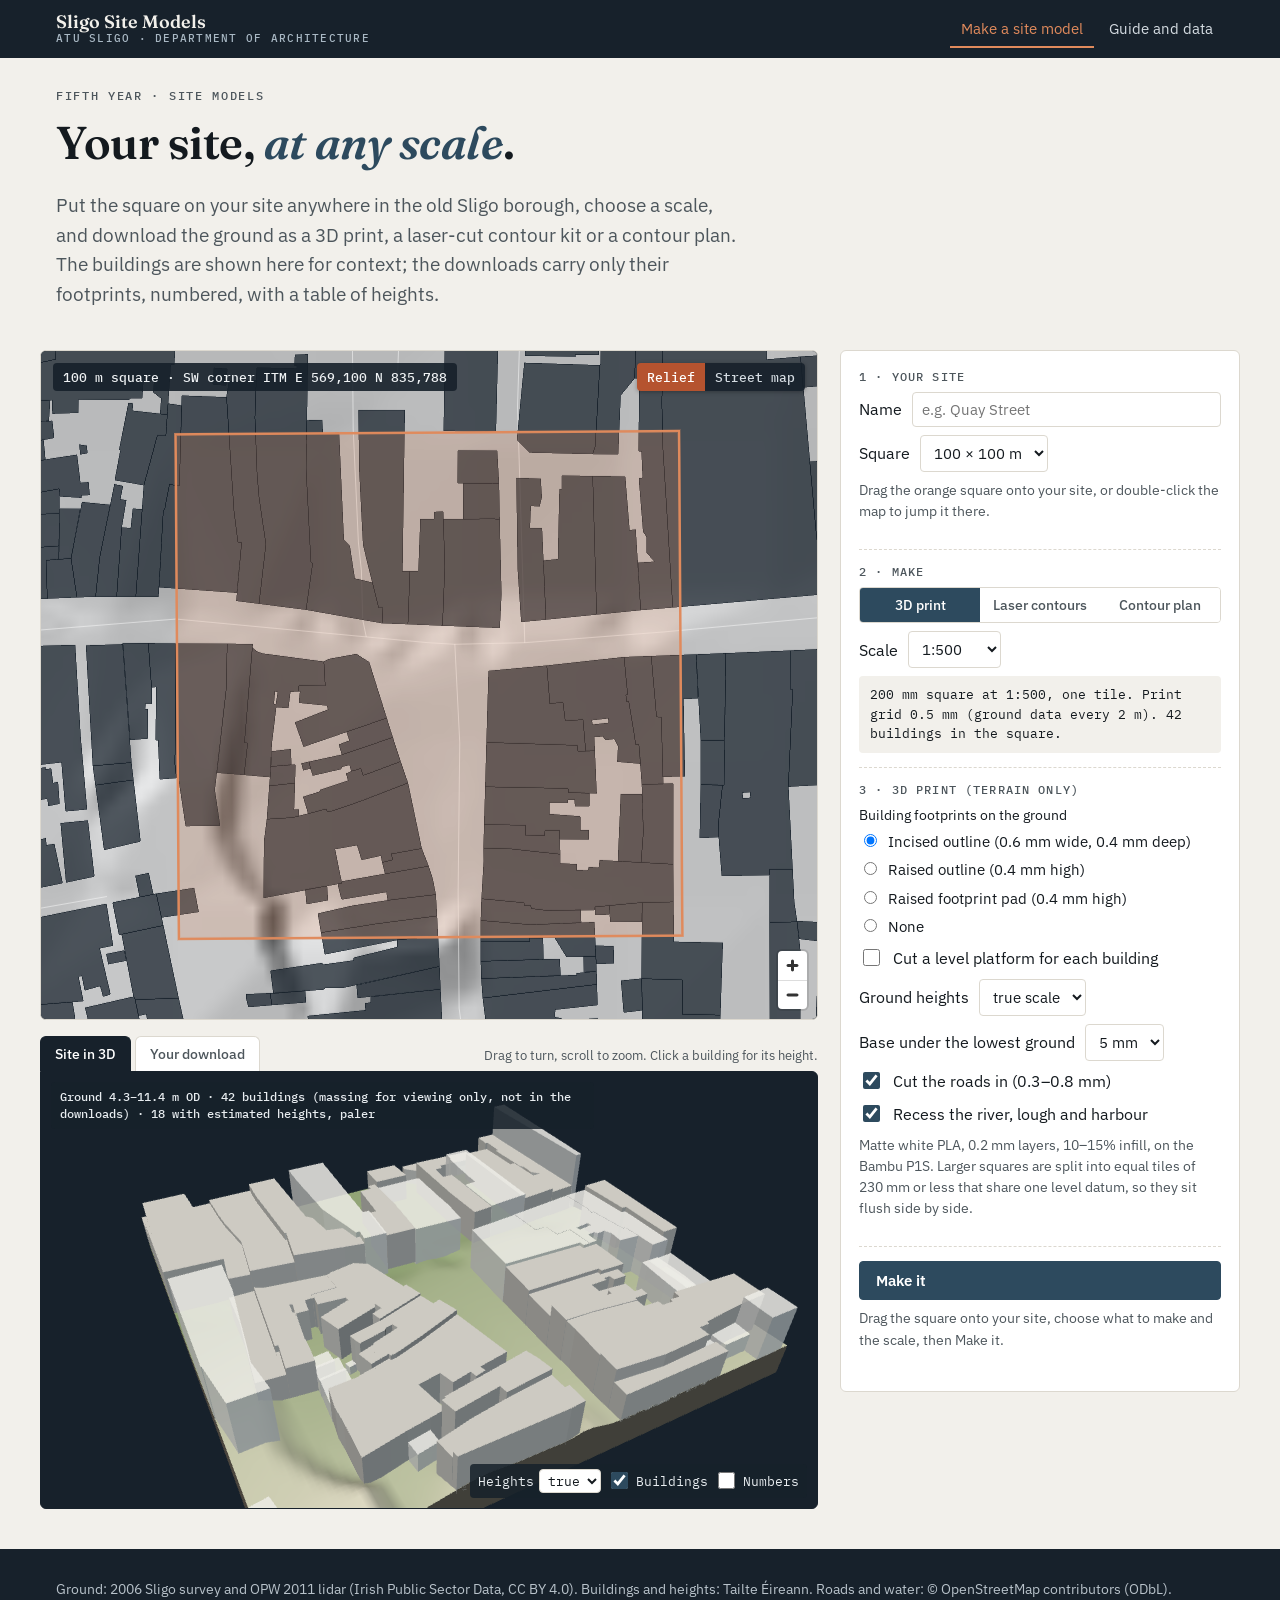
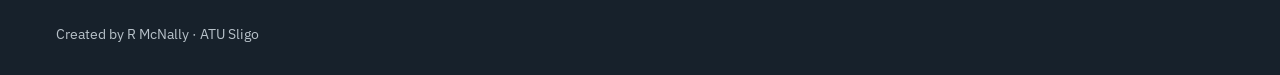
==== commit dd06ca94: "Optional level building platforms on the print and laser kits Each footprint is cut down to the cont" ====
--- a/index.html
+++ b/index.html
@@ -82,6 +82,9 @@
           <label><input type="radio" name="marks" value="pad"> Raised footprint pad (0.4 mm high)</label>
           <label><input type="radio" name="marks" value="off"> None</label>
         </fieldset>
+        <label class="row"><input type="checkbox" id="pPlat"> Cut a level platform for each building</label>
+        <label class="row sub" id="pStepRow" hidden>Platform at the contour below its lowest ground, every <select id="pStep"><option value="0.5">0.5 m</option><option value="1" selected>1 m</option><option value="2">2 m</option></select></label>
+        <p class="note sub" id="pPlatNote" hidden>Inside each footprint the ground is cut flat at the contour level at or below its lowest point, so your building model sits level. The footprint marks above still show the outlines.</p>
         <label class="row">Ground heights <select id="vex"><option value="1">true scale</option><option value="1.5">×1.5</option><option value="2">×2</option></select></label>
         <label class="row">Base under the lowest ground <select id="base"><option value="3">3 mm</option><option value="5" selected>5 mm</option><option value="8">8 mm</option></select></label>
         <label class="row"><input type="checkbox" id="roads" checked> Cut the roads in (0.3–0.8 mm)</label>
@@ -90,12 +93,22 @@
       </div>
 
       <div class="grp" data-for="laser" hidden>
-        <span class="lab">3 · Laser contour kit</span>
+        <span class="lab">3 · Laser-cut kit</span>
+        <div class="seg" role="group" aria-label="Kind of laser kit">
+          <button type="button" data-k="hollow" aria-pressed="true">Hollow layers</button>
+          <button type="button" data-k="solid" aria-pressed="false">Solid layers</button>
+          <button type="button" data-k="waffle" aria-pressed="false">Waffle</button>
+        </div>
+        <p class="note" id="kNote"></p>
+        <label class="row" data-kind="waffle" hidden>Section spacing <select id="spacing"><option value="15">15 mm</option><option value="20" selected>20 mm</option><option value="25">25 mm</option><option value="30">30 mm</option></select></label>
         <label class="row">Board <select id="board"><option value="1">1 mm card</option><option value="1.5">1.5 mm greyboard</option><option value="2" selected>2 mm board</option><option value="3">3 mm MDF</option><option value="5">5 mm foamboard</option></select></label>
         <label class="row">Sheet <select id="sheet"><option value="600x400">600 × 400 mm</option><option value="841x594" selected>A1, 841 × 594 mm</option><option value="1000x600">1000 × 600 mm</option></select></label>
-        <label class="row"><input type="checkbox" id="engB" checked> Engrave the building footprints</label>
+        <label class="row"><input type="checkbox" id="lPlat"> Cut a level platform for each building</label>
+        <label class="row sub" id="lStepRow" hidden>Platform at the contour below its lowest ground, every <select id="lStep"><option value="0.5">0.5 m</option><option value="1" selected>1 m</option><option value="2">2 m</option></select></label>
+        <p class="note sub" id="lPlatNote" hidden></p>
+        <label class="row"><input type="checkbox" id="engB" checked> <span id="engBL">Engrave the building footprints</span></label>
         <label class="row sub"><input type="checkbox" id="engN" checked> Engrave the building numbers</label>
-        <p class="note">Cut lines red, engraving blue, as SVG and DXF. The kit includes the contour plan with numbered buildings and the table of heights.</p>
+        <p class="note">Cut lines red, engraving blue, as SVG and DXF sheets. Every kit includes the contour plan with numbered buildings and the table of heights.</p>
       </div>
 
       <div class="grp" data-for="map" hidden>
